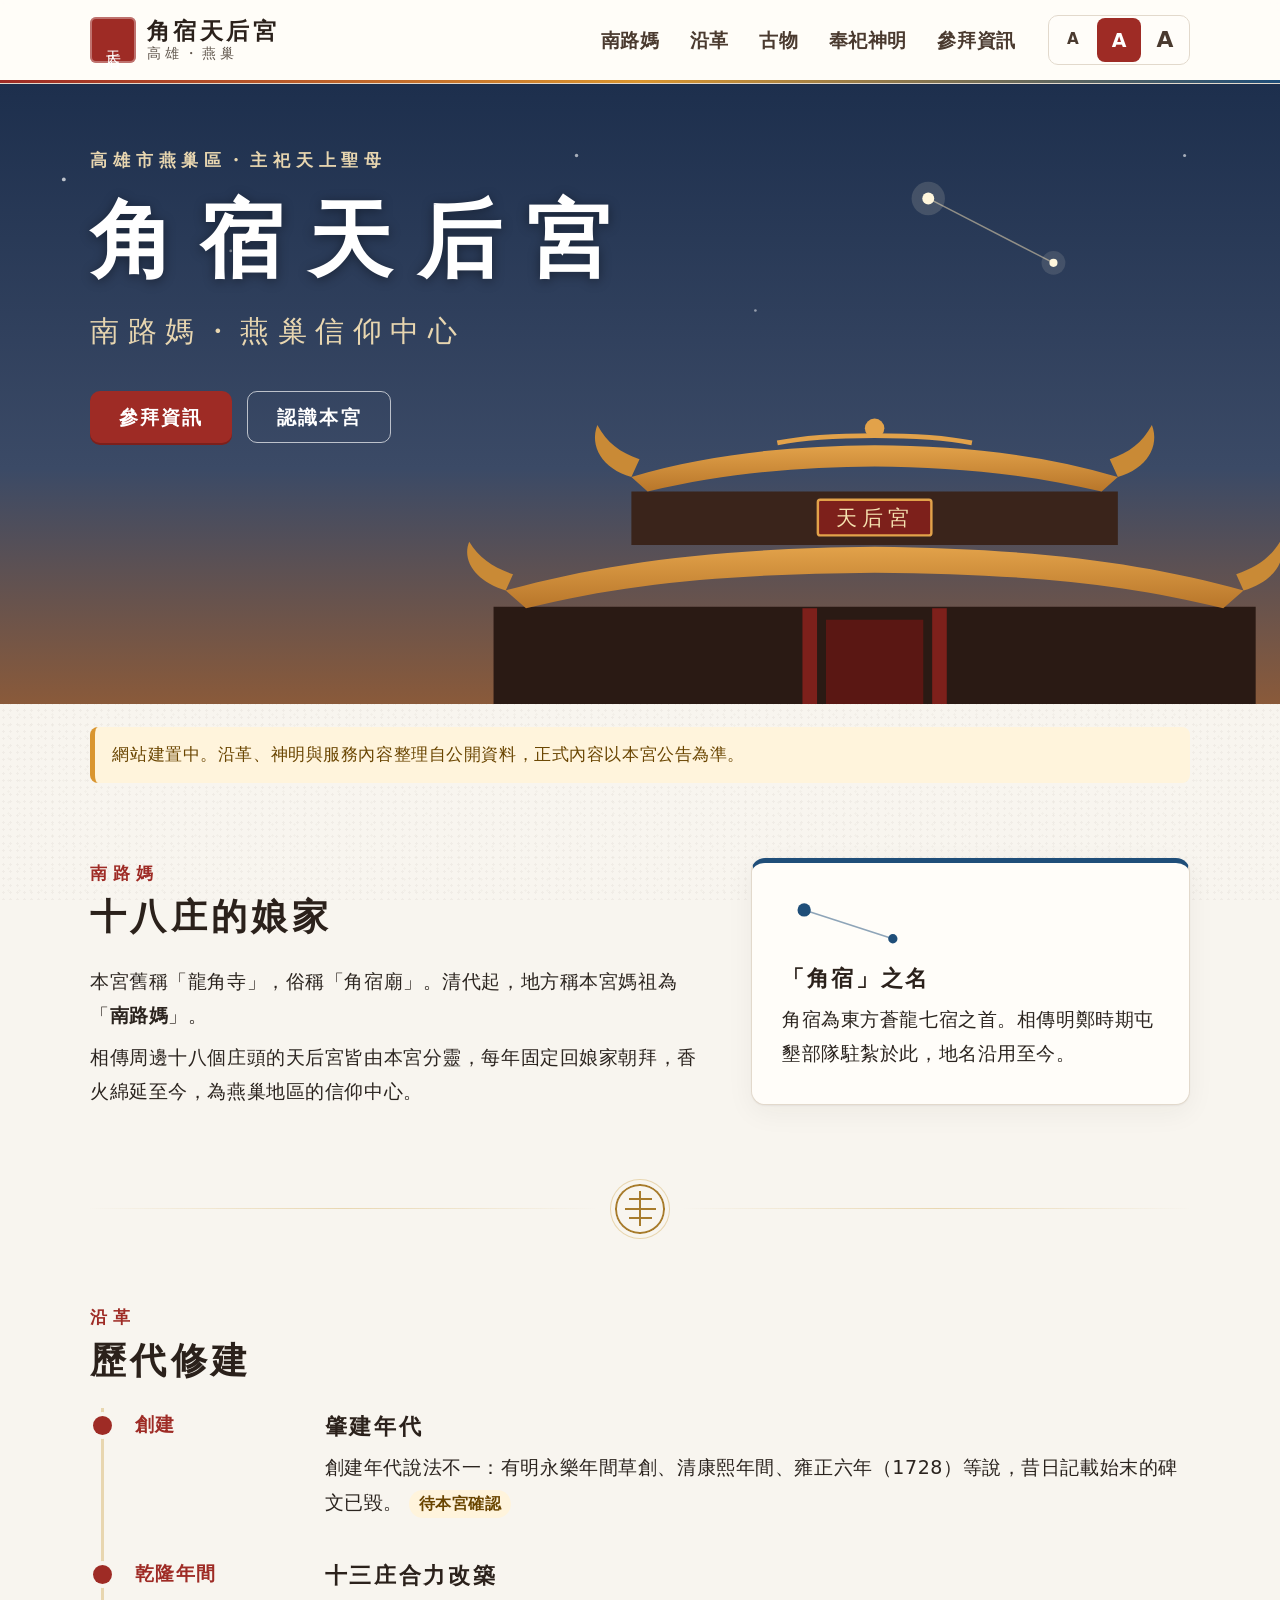
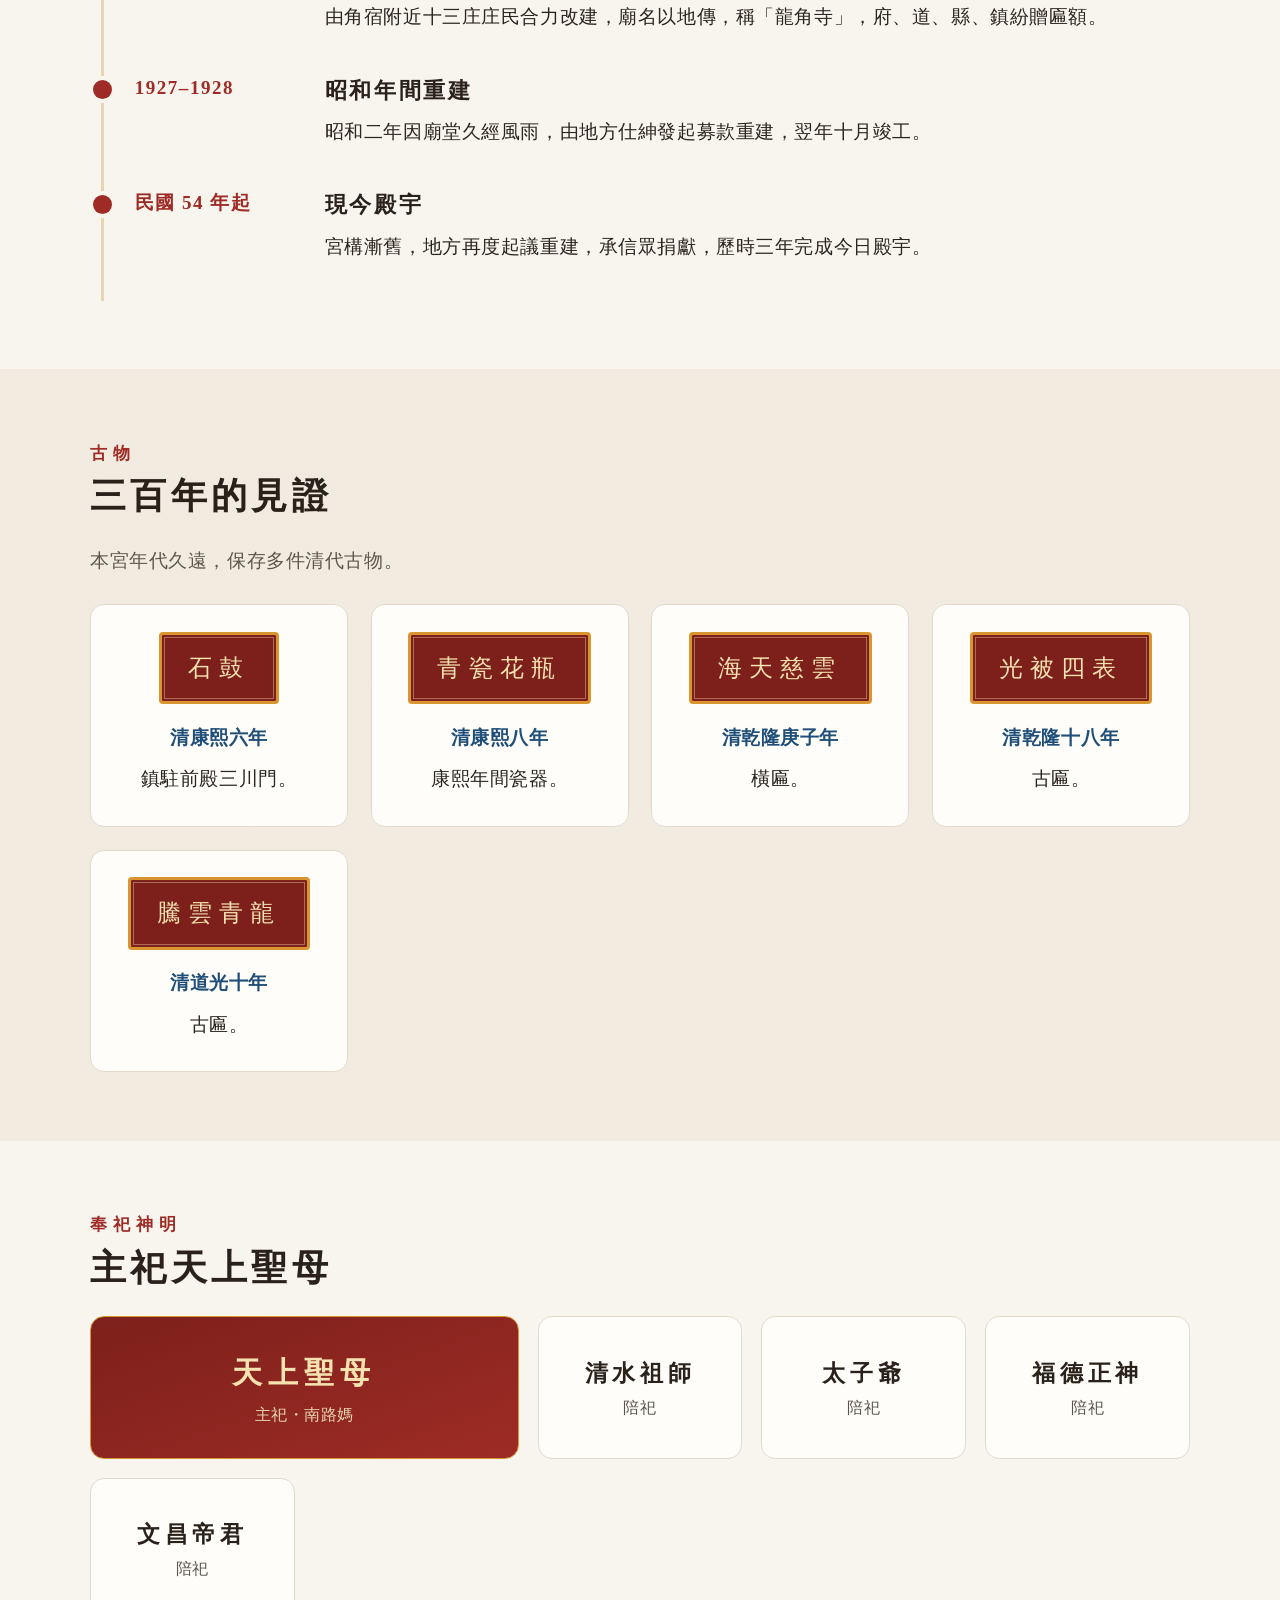
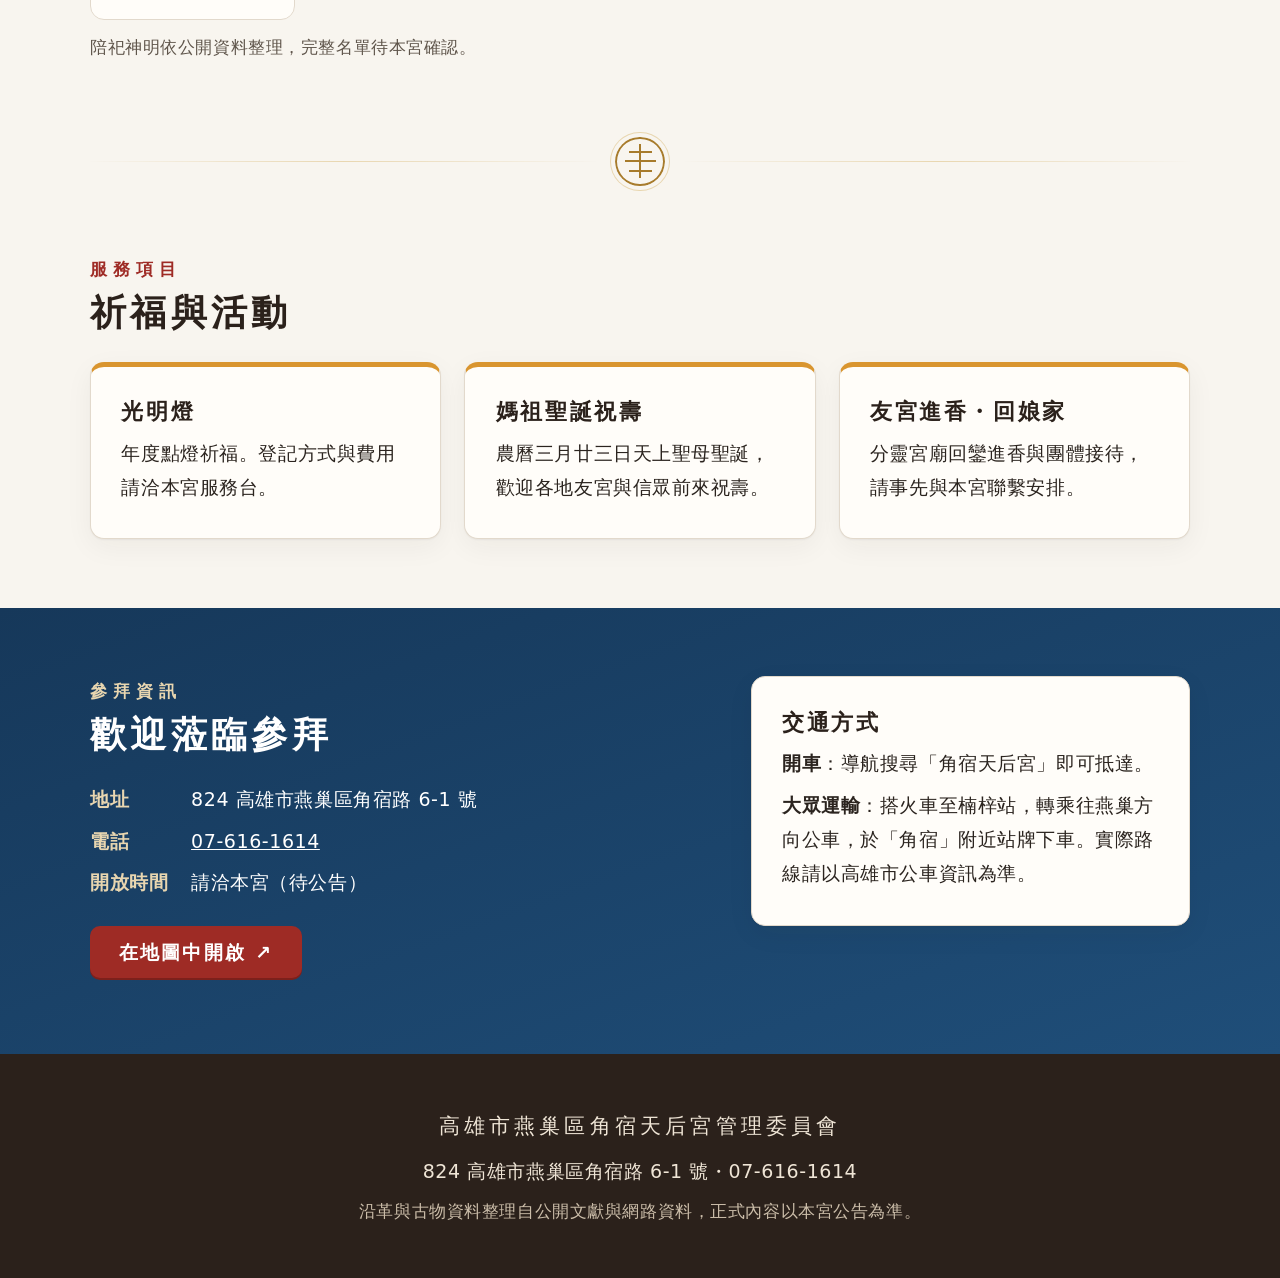
==== index.html @ 57c623d0 "角宿天后宮官網初版（靜態，GitHub Pages）" ====
<!doctype html>
<html lang="zh-Hant-TW" data-size="2">
<head>
<meta charset="utf-8">
<meta name="viewport" content="width=device-width, initial-scale=1">
<title>角宿天后宮｜南路媽・燕巢信仰中心</title>
<meta name="description" content="高雄市燕巢區角宿天后宮，主祀天上聖母，清代稱「南路媽」，為燕巢地區信仰中心。參拜資訊、沿革、古物與服務項目。">
<meta property="og:title" content="角宿天后宮｜南路媽・燕巢信仰中心">
<meta property="og:description" content="高雄市燕巢區角宿路 6-1 號・主祀天上聖母">
<meta property="og:type" content="website">
<meta name="theme-color" content="#7d201b">
<link rel="icon" href="favicon.svg" type="image/svg+xml">
<link rel="stylesheet" href="style.css">
<script src="site.js" defer></script>
</head>
<body>
<a class="skip" href="#main">跳到主要內容</a>

<header class="top">
  <div class="wrap top-in">
    <a class="brand" href="#top" aria-label="角宿天后宮 回到頁首">
      <span class="seal" aria-hidden="true">天后</span>
      <span class="brand-name">角宿天后宮<small>高雄・燕巢</small></span>
    </a>
    <nav class="nav" aria-label="主選單">
      <a href="#nanlu">南路媽</a>
      <a href="#history">沿革</a>
      <a href="#relics">古物</a>
      <a href="#gods">奉祀神明</a>
      <a href="#visit">參拜資訊</a>
    </nav>
    <div class="size" role="group" aria-label="字體大小">
      <button type="button" data-size="1" aria-label="字體標準">A</button>
      <button type="button" data-size="2" aria-label="字體大">A</button>
      <button type="button" data-size="3" aria-label="字體特大">A</button>
    </div>
  </div>
</header>

<main id="main">
  <!-- 首頁主視覺：以線稿描繪燕尾屋脊與角宿二星，不使用未授權照片 -->
  <section class="hero" id="top">
    <svg class="hero-sky" viewBox="0 0 1200 520" preserveAspectRatio="xMaxYMax slice" aria-hidden="true">
      <defs>
        <linearGradient id="sky" x1="0" y1="0" x2="0" y2="1"><stop offset="0" stop-color="#1d2f4d"/><stop offset=".62" stop-color="#3b4a66"/><stop offset="1" stop-color="#8a5a3a"/></linearGradient>
        <linearGradient id="roof" x1="0" y1="0" x2="0" y2="1"><stop offset="0" stop-color="#e2a24a"/><stop offset="1" stop-color="#b8762a"/></linearGradient>
      </defs>
      <rect width="1200" height="520" fill="url(#sky)"/>
      <!-- 角宿二星（角宿一、角宿二）與連線 -->
      <g class="stars">
        <line x1="905" y1="96" x2="1010" y2="150" stroke="#e8d6b0" stroke-width="1.2" opacity=".55"/>
        <circle cx="905" cy="96" r="5" fill="#fff6dc"/><circle cx="905" cy="96" r="14" fill="#fff6dc" opacity=".14"/>
        <circle cx="1010" cy="150" r="3.4" fill="#fff6dc"/><circle cx="1010" cy="150" r="10" fill="#fff6dc" opacity=".12"/>
        <circle cx="180" cy="80" r="1.6" fill="#fff" opacity=".7"/><circle cx="320" cy="140" r="1.2" fill="#fff" opacity=".5"/>
        <circle cx="610" cy="60" r="1.4" fill="#fff" opacity=".6"/><circle cx="760" cy="190" r="1.1" fill="#fff" opacity=".5"/>
        <circle cx="1120" cy="60" r="1.3" fill="#fff" opacity=".6"/><circle cx="90" cy="210" r="1.1" fill="#fff" opacity=".4"/>
      </g>
      <!-- 廟宇剪影：重簷燕尾脊 -->
      <g transform="translate(860 520) scale(.68)">
        <path d="M-470 0V-120H470V0Z" fill="#2a1a14"/>
        <path d="M-430-118 C-300-150 -180-160 0-162 C180-160 300-150 430-118 L455-140 C330-175 190-192 0-194 C-190-192 -330-175 -455-140Z" fill="url(#roof)"/>
        <path d="M-455-140 C-490-150 -510-176 -500-200 C-488-180 -470-168 -446-160Z" fill="#c98a36"/>
        <path d="M455-140 C490-150 510-176 500-200 C488-180 470-168 446-160Z" fill="#c98a36"/>
        <path d="M-300-196V-262H300V-196Z" fill="#3a241b"/>
        <path d="M-280-262 C-180-286 -90-292 0-293 C90-292 180-286 280-262 L300-280 C200-310 100-318 0-319 C-100-318 -200-310 -300-280Z" fill="url(#roof)"/>
        <path d="M-300-280 C-336-290 -352-318 -342-344 C-330-322 -314-310 -290-302Z" fill="#c98a36"/>
        <path d="M300-280 C336-290 352-318 342-344 C330-322 314-310 290-302Z" fill="#c98a36"/>
        <path d="M-120-322 C-60-334 60-334 120-322" stroke="#e2a24a" stroke-width="6" fill="none"/>
        <circle cx="0" cy="-340" r="12" fill="#e2a24a"/>
        <rect x="-70" y="-252" width="140" height="44" rx="3" fill="#7d201b" stroke="#e2a24a" stroke-width="3"/>
        <text x="0" y="-221" text-anchor="middle" font-size="26" fill="#f6e2b0" font-family="serif" letter-spacing="6">天后宮</text>
        <path d="M-80-118V0M80-118V0" stroke="#7d201b" stroke-width="18"/>
        <path d="M-60-104H60V0H-60Z" fill="#5a1713"/>
      </g>
    </svg>
    <div class="wrap hero-text">
      <p class="eyebrow light">高雄市燕巢區・主祀天上聖母</p>
      <h1>角宿天后宮</h1>
      <p class="lead">南路媽・燕巢信仰中心</p>
      <p class="hero-actions">
        <a class="btn primary" href="#visit">參拜資訊</a>
        <a class="btn ghost" href="#nanlu">認識本宮</a>
      </p>
    </div>
  </section>

  <p class="notice wrap" role="note">網站建置中。沿革、神明與服務內容整理自公開資料，正式內容以本宮公告為準。</p>

  <section class="sec" id="nanlu" aria-labelledby="nanlu-t">
    <div class="wrap two">
      <div>
        <p class="eyebrow">南路媽</p>
        <h2 id="nanlu-t">十八庄的娘家</h2>
        <p>本宮舊稱「龍角寺」，俗稱「角宿廟」。清代起，地方稱本宮媽祖為「<strong>南路媽</strong>」。</p>
        <p>相傳周邊十八個庄頭的天后宮皆由本宮分靈，每年固定回娘家朝拜，香火綿延至今，為燕巢地區的信仰中心。</p>
      </div>
      <aside class="card name-card" aria-labelledby="name-t">
        <svg class="mini-stars" viewBox="0 0 120 60" aria-hidden="true"><line x1="20" y1="18" x2="100" y2="44" stroke="currentColor" stroke-width="1.5" opacity=".5"/><circle cx="20" cy="18" r="6" fill="currentColor"/><circle cx="100" cy="44" r="4.2" fill="currentColor"/></svg>
        <h3 id="name-t">「角宿」之名</h3>
        <p>角宿為東方蒼龍七宿之首。相傳明鄭時期屯墾部隊駐紮於此，地名沿用至今。</p>
      </aside>
    </div>
  </section>

  <div class="divider" aria-hidden="true"><span class="shou"></span></div>

  <section class="sec" id="history" aria-labelledby="history-t">
    <div class="wrap">
      <p class="eyebrow">沿革</p>
      <h2 id="history-t">歷代修建</h2>
      <ol class="timeline">
        <li><span class="when">創建</span><div><h3>肇建年代</h3><p>創建年代說法不一：有明永樂年間草創、清康熙年間、雍正六年（1728）等說，昔日記載始末的碑文已毀。<em class="tbd">待本宮確認</em></p></div></li>
        <li><span class="when">乾隆年間</span><div><h3>十三庄合力改築</h3><p>由角宿附近十三庄庄民合力改建，廟名以地傳，稱「龍角寺」，府、道、縣、鎮紛贈匾額。</p></div></li>
        <li><span class="when">1927–1928</span><div><h3>昭和年間重建</h3><p>昭和二年因廟堂久經風雨，由地方仕紳發起募款重建，翌年十月竣工。</p></div></li>
        <li><span class="when">民國 54 年起</span><div><h3>現今殿宇</h3><p>宮構漸舊，地方再度起議重建，承信眾捐獻，歷時三年完成今日殿宇。</p></div></li>
      </ol>
    </div>
  </section>

  <section class="sec alt" id="relics" aria-labelledby="relics-t">
    <div class="wrap">
      <p class="eyebrow">古物</p>
      <h2 id="relics-t">三百年的見證</h2>
      <p class="muted">本宮年代久遠，保存多件清代古物。</p>
      <ul class="relics">
        <li class="relic"><span class="plaque">石鼓</span><p class="year">清康熙六年</p><p>鎮駐前殿三川門。</p></li>
        <li class="relic"><span class="plaque">青瓷花瓶</span><p class="year">清康熙八年</p><p>康熙年間瓷器。</p></li>
        <li class="relic"><span class="plaque">海天慈雲</span><p class="year">清乾隆庚子年</p><p>橫匾。</p></li>
        <li class="relic"><span class="plaque">光被四表</span><p class="year">清乾隆十八年</p><p>古匾。</p></li>
        <li class="relic"><span class="plaque">騰雲青龍</span><p class="year">清道光十年</p><p>古匾。</p></li>
      </ul>
    </div>
  </section>

  <section class="sec" id="gods" aria-labelledby="gods-t">
    <div class="wrap">
      <p class="eyebrow">奉祀神明</p>
      <h2 id="gods-t">主祀天上聖母</h2>
      <div class="gods">
        <div class="god main"><span class="god-name">天上聖母</span><small>主祀・南路媽</small></div>
        <div class="god"><span class="god-name">清水祖師</span><small>陪祀</small></div>
        <div class="god"><span class="god-name">太子爺</span><small>陪祀</small></div>
        <div class="god"><span class="god-name">福德正神</span><small>陪祀</small></div>
        <div class="god"><span class="god-name">文昌帝君</span><small>陪祀</small></div>
      </div>
      <p class="muted small">陪祀神明依公開資料整理，完整名單待本宮確認。</p>
    </div>
  </section>

  <div class="divider" aria-hidden="true"><span class="shou"></span></div>

  <section class="sec" id="services" aria-labelledby="services-t">
    <div class="wrap">
      <p class="eyebrow">服務項目</p>
      <h2 id="services-t">祈福與活動</h2>
      <ul class="services">
        <li class="card"><h3>光明燈</h3><p>年度點燈祈福。登記方式與費用請洽本宮服務台。</p></li>
        <li class="card"><h3>媽祖聖誕祝壽</h3><p>農曆三月廿三日天上聖母聖誕，歡迎各地友宮與信眾前來祝壽。</p></li>
        <li class="card"><h3>友宮進香・回娘家</h3><p>分靈宮廟回鑾進香與團體接待，請事先與本宮聯繫安排。</p></li>
      </ul>
    </div>
  </section>

  <section class="sec visit" id="visit" aria-labelledby="visit-t">
    <div class="wrap two">
      <div>
        <p class="eyebrow light">參拜資訊</p>
        <h2 id="visit-t">歡迎蒞臨參拜</h2>
        <dl class="info">
          <dt>地址</dt><dd>824 高雄市燕巢區角宿路 6-1 號</dd>
          <dt>電話</dt><dd><a href="tel:+88676161614">07-616-1614</a></dd>
          <dt>開放時間</dt><dd>請洽本宮（待公告）</dd>
        </dl>
        <p><a class="btn primary" href="https://www.google.com/maps/search/?api=1&amp;query=22.770682,120.360105" target="_blank" rel="noopener">在地圖中開啟 ↗</a></p>
      </div>
      <div class="card route">
        <h3>交通方式</h3>
        <p><strong>開車</strong>：導航搜尋「角宿天后宮」即可抵達。</p>
        <p><strong>大眾運輸</strong>：搭火車至楠梓站，轉乘往燕巢方向公車，於「角宿」附近站牌下車。實際路線請以高雄市公車資訊為準。</p>
      </div>
    </div>
  </section>
</main>

<footer class="foot">
  <div class="wrap">
    <p class="foot-name">高雄市燕巢區角宿天后宮管理委員會</p>
    <p>824 高雄市燕巢區角宿路 6-1 號・07-616-1614</p>
    <p class="small muted-light">沿革與古物資料整理自公開文獻與網路資料，正式內容以本宮公告為準。</p>
  </div>
</footer>
</body>
</html>
---- style.css ----
/* 角宿天后宮官網 — 南路媽祖廟・古匾石刻
   色彩沿用帳務系統（硃砂、祈福金、深木），另取琉璃橘金與壽字藍 */
:root{
  --wood:#2b211b; --wood-7:#4a3a2f; --cinnabar:#9e2b25; --cinnabar-d:#7d201b;
  --gold:#a77b2c; --gold-2:#e8d6b0; --glaze:#d9952f; --shou:#1f4e79; --shou-d:#16385a;
  --paper:#f8f5ef; --paper-2:#efe8dc; --stone:#e9e1d8; --white:#fffdf9; --line:#e2d9cc;
  --ink:#2b241f; --muted:#5f554b;
  --sans:"Noto Sans TC","PingFang TC","Microsoft JhengHei",system-ui,sans-serif;
  --serif:"Noto Serif TC","Songti TC","PMingLiU","MingLiU",serif;
  --base:19px; --tap:52px; --r:14px;
}
html[data-size="1"]{--base:17px} html[data-size="3"]{--base:22px}
*{box-sizing:border-box}
html{font-size:var(--base);scroll-behavior:smooth;scroll-padding-top:5rem}
@media (prefers-reduced-motion:reduce){html{scroll-behavior:auto}}
body{margin:0;background:var(--paper);color:var(--ink);font-family:var(--sans);line-height:1.8;letter-spacing:.03em}
/* 花崗石般的細點紋理 */
body::before{content:"";position:fixed;inset:0;z-index:-1;pointer-events:none;opacity:.5;
  background-image:radial-gradient(#8a7a6a22 1px,transparent 1.2px),radial-gradient(#8a7a6a14 1px,transparent 1.2px);
  background-size:7px 7px,11px 11px;background-position:0 0,3px 5px}
h1,h2,h3{font-family:var(--serif);color:var(--wood);letter-spacing:.12em;line-height:1.4}
h2{font-size:1.9rem;margin:.1em 0 .6em}
h3{font-size:1.15rem;margin:.2em 0 .3em}
p{margin:.4em 0}
a{color:var(--shou)}
:focus-visible{outline:3px solid var(--glaze);outline-offset:3px}
.wrap{width:min(1100px,100% - 2.4rem);margin-inline:auto}
.small{font-size:.88rem} .muted{color:var(--muted)}
.skip{position:absolute;left:-999px;top:8px;z-index:50;background:var(--wood);color:#fff;padding:.6em 1em;border-radius:8px}
.skip:focus{left:12px}
.eyebrow{margin:0;color:var(--cinnabar);font-weight:700;letter-spacing:.35em;font-size:.88rem}
.eyebrow.light{color:var(--gold-2)}

/* 頂列 */
.top{position:sticky;top:0;z-index:20;background:#fffdf9ee;backdrop-filter:blur(6px);border-bottom:1px solid var(--line)}
.top::after{content:"";display:block;height:3px;background:linear-gradient(90deg,var(--cinnabar),var(--glaze) 50%,var(--shou))}
.top-in{display:flex;align-items:center;gap:1rem;min-height:4.2rem}
.brand{display:flex;align-items:center;gap:.6rem;text-decoration:none;color:var(--wood)}
.seal{display:grid;place-items:center;width:2.4rem;height:2.4rem;background:var(--cinnabar);color:#fff;border-radius:6px;font-family:var(--serif);font-size:.82rem;line-height:1;writing-mode:vertical-rl;letter-spacing:.1em;box-shadow:inset 0 0 0 2px #ffffff55}
.brand-name{font-family:var(--serif);font-weight:700;font-size:1.2rem;letter-spacing:.15em;line-height:1.2}
.brand-name small{display:block;font-family:var(--sans);font-weight:400;font-size:.75rem;color:var(--muted);letter-spacing:.3em}
.nav{display:flex;gap:.2rem;margin-left:auto}
.nav a{display:flex;align-items:center;min-height:44px;padding:0 .7em;border-radius:8px;text-decoration:none;color:var(--wood-7);font-weight:700}
.nav a:hover{background:var(--paper-2);color:var(--cinnabar)}
.size{display:flex;gap:2px;border:1px solid var(--line);border-radius:10px;padding:2px;background:var(--white)}
.size button{min-width:44px;min-height:44px;border:0;border-radius:8px;background:transparent;color:var(--wood-7);font:inherit;font-weight:700;cursor:pointer}
.size button[data-size="1"]{font-size:.8rem} .size button[data-size="3"]{font-size:1.15rem}
.size button[aria-pressed="true"]{background:var(--cinnabar);color:#fff}

/* 主視覺 */
.hero{position:relative;min-height:min(78vh,620px);display:flex;align-items:flex-start;overflow:hidden;color:#fff;background:var(--shou-d)}
.hero-sky{position:absolute;inset:0;width:100%;height:100%}
.hero-text{position:relative;padding:3.2rem 0 0}
.hero h1{color:#fff;font-size:clamp(2.6rem,7vw,4.4rem);letter-spacing:.3em;margin:.1em 0 0;text-shadow:0 2px 12px #0006}
.lead{font-family:var(--serif);font-size:clamp(1.15rem,2.6vw,1.5rem);letter-spacing:.3em;color:var(--gold-2);margin:.2em 0 1.2em}
.hero-actions{display:flex;flex-wrap:wrap;gap:.8rem}
.btn{display:inline-flex;align-items:center;justify-content:center;min-height:var(--tap);padding:0 1.5em;border-radius:10px;font-weight:700;letter-spacing:.12em;text-decoration:none}
.btn.primary{background:var(--cinnabar);color:#fff;box-shadow:0 2px 0 var(--cinnabar-d)}
.btn.primary:hover{background:var(--cinnabar-d)}
.btn.ghost{color:#fff;border:1.5px solid #ffffffaa}
.btn.ghost:hover{background:#ffffff1a}
.notice{margin-top:1.2rem;padding:.7em 1em;background:#fff4dc;border-left:5px solid var(--glaze);border-radius:8px;color:#6a4500;font-size:.92rem}

/* 區塊 */
.sec{padding:3.6rem 0}
.sec.alt{background:linear-gradient(#efe8dccc,#efe8dccc)}
.two{display:grid;grid-template-columns:1.4fr 1fr;gap:2.4rem;align-items:start}
.card{background:var(--white);border:1px solid var(--line);border-radius:var(--r);padding:1.4rem 1.6rem;box-shadow:0 1px 2px #2b211b0f,0 8px 28px #2b211b0d}
.name-card{border-top:5px solid var(--shou)}
.mini-stars{width:7rem;color:var(--shou);display:block;margin-bottom:.4rem}

/* 壽字紋分隔線（幾何化圓壽） */
.divider{display:flex;align-items:center;gap:1rem;width:min(1100px,100% - 2.4rem);margin:0 auto;color:var(--gold)}
.divider::before,.divider::after{content:"";flex:1;height:1px;background:linear-gradient(90deg,transparent,var(--gold-2),transparent)}
.shou{width:2.6rem;height:2.6rem;border-radius:50%;background:
  linear-gradient(var(--gold),var(--gold)) center/62% 2px no-repeat,
  linear-gradient(var(--gold),var(--gold)) center 30%/46% 2px no-repeat,
  linear-gradient(var(--gold),var(--gold)) center 70%/46% 2px no-repeat,
  linear-gradient(var(--gold),var(--gold)) center/2px 70% no-repeat;
  box-shadow:inset 0 0 0 2px var(--gold),0 0 0 4px var(--paper),0 0 0 5px var(--gold-2)}

/* 沿革 */
.timeline{list-style:none;margin:1rem 0 0;padding:0;border-left:3px solid var(--gold-2);margin-left:.6rem}
.timeline li{position:relative;display:grid;grid-template-columns:9rem 1fr;gap:1rem;padding:0 0 1.6rem 1.6rem}
.timeline li::before{content:"";position:absolute;left:-.62rem;top:.45rem;width:1rem;height:1rem;border-radius:50%;background:var(--cinnabar);box-shadow:0 0 0 4px var(--paper)}
.when{font-family:var(--serif);font-weight:700;color:var(--cinnabar);letter-spacing:.08em}
.tbd{display:inline-block;margin-left:.4em;padding:0 .6em;border-radius:1em;background:#fff4dc;color:#6a4500;font-style:normal;font-size:.82rem;font-weight:700}

/* 古物：匾額樣式 */
.relics{list-style:none;padding:0;margin:1.4rem 0 0;display:grid;grid-template-columns:repeat(auto-fill,minmax(12rem,1fr));gap:1.2rem}
.relic{background:var(--white);border:1px solid var(--line);border-radius:var(--r);padding:1.4rem 1.2rem 1.2rem;text-align:center}
.plaque{display:inline-block;padding:.5em 1.1em;background:var(--cinnabar-d);color:#f6e2b0;font-family:var(--serif);font-size:1.25rem;letter-spacing:.3em;border:3px solid var(--glaze);border-radius:4px;box-shadow:inset 0 0 0 2px var(--cinnabar-d),inset 0 0 0 3px #f6e2b066}
.year{margin-top:.8em;font-weight:700;color:var(--shou)}

/* 神明 */
.gods{display:grid;grid-template-columns:repeat(auto-fill,minmax(9rem,1fr));gap:1rem;margin:1.2rem 0 .6rem}
.god{display:flex;flex-direction:column;align-items:center;justify-content:center;min-height:7.5rem;padding:1rem;background:var(--white);border:1px solid var(--line);border-radius:var(--r)}
.god-name{font-family:var(--serif);font-size:1.2rem;font-weight:700;letter-spacing:.2em;color:var(--wood)}
.god small{color:var(--muted)}
.god.main{grid-column:span 2;background:linear-gradient(160deg,#7d201b,#9e2b25);border-color:var(--glaze)}
.god.main .god-name{color:#f6e2b0;font-size:1.6rem}
.god.main small{color:var(--gold-2)}

/* 服務 */
.services{list-style:none;padding:0;margin:1.2rem 0 0;display:grid;grid-template-columns:repeat(3,1fr);gap:1.2rem}
.services .card{border-top:5px solid var(--glaze)}

/* 參拜資訊 */
.visit{background:linear-gradient(160deg,var(--shou-d),var(--shou));color:#fff}
.visit h2{color:#fff}
.info{display:grid;grid-template-columns:auto 1fr;gap:.4rem 1.2rem;margin:1rem 0 1.4rem}
.info dt{color:var(--gold-2);font-weight:700}
.info dd{margin:0}
.info a{color:#fff}
.route{color:var(--ink)}

/* 頁尾 */
.foot{background:var(--wood);color:#efe5d6;padding:2.4rem 0;text-align:center}
.foot-name{font-family:var(--serif);font-size:1.1rem;letter-spacing:.2em}
.muted-light{color:#cbbda9}

/* 手機 */
@media (max-width:860px){
  .nav{display:none}
  .size{margin-left:auto}
  .two,.services{grid-template-columns:1fr}
  .timeline li{grid-template-columns:1fr;gap:.2rem}
  .god.main{grid-column:1/-1}
  .hero{min-height:560px}
  .hero-sky{opacity:.75}
  .hero-sky .stars{display:none}
  .brand-name{white-space:nowrap;font-size:1.05rem}
  .size button{min-width:40px}
  h2{font-size:1.6rem}
}
@media print{.top,.hero-sky,.size,.notice{display:none}.hero{min-height:0;color:var(--ink);background:none}.hero h1{color:var(--ink);text-shadow:none}}
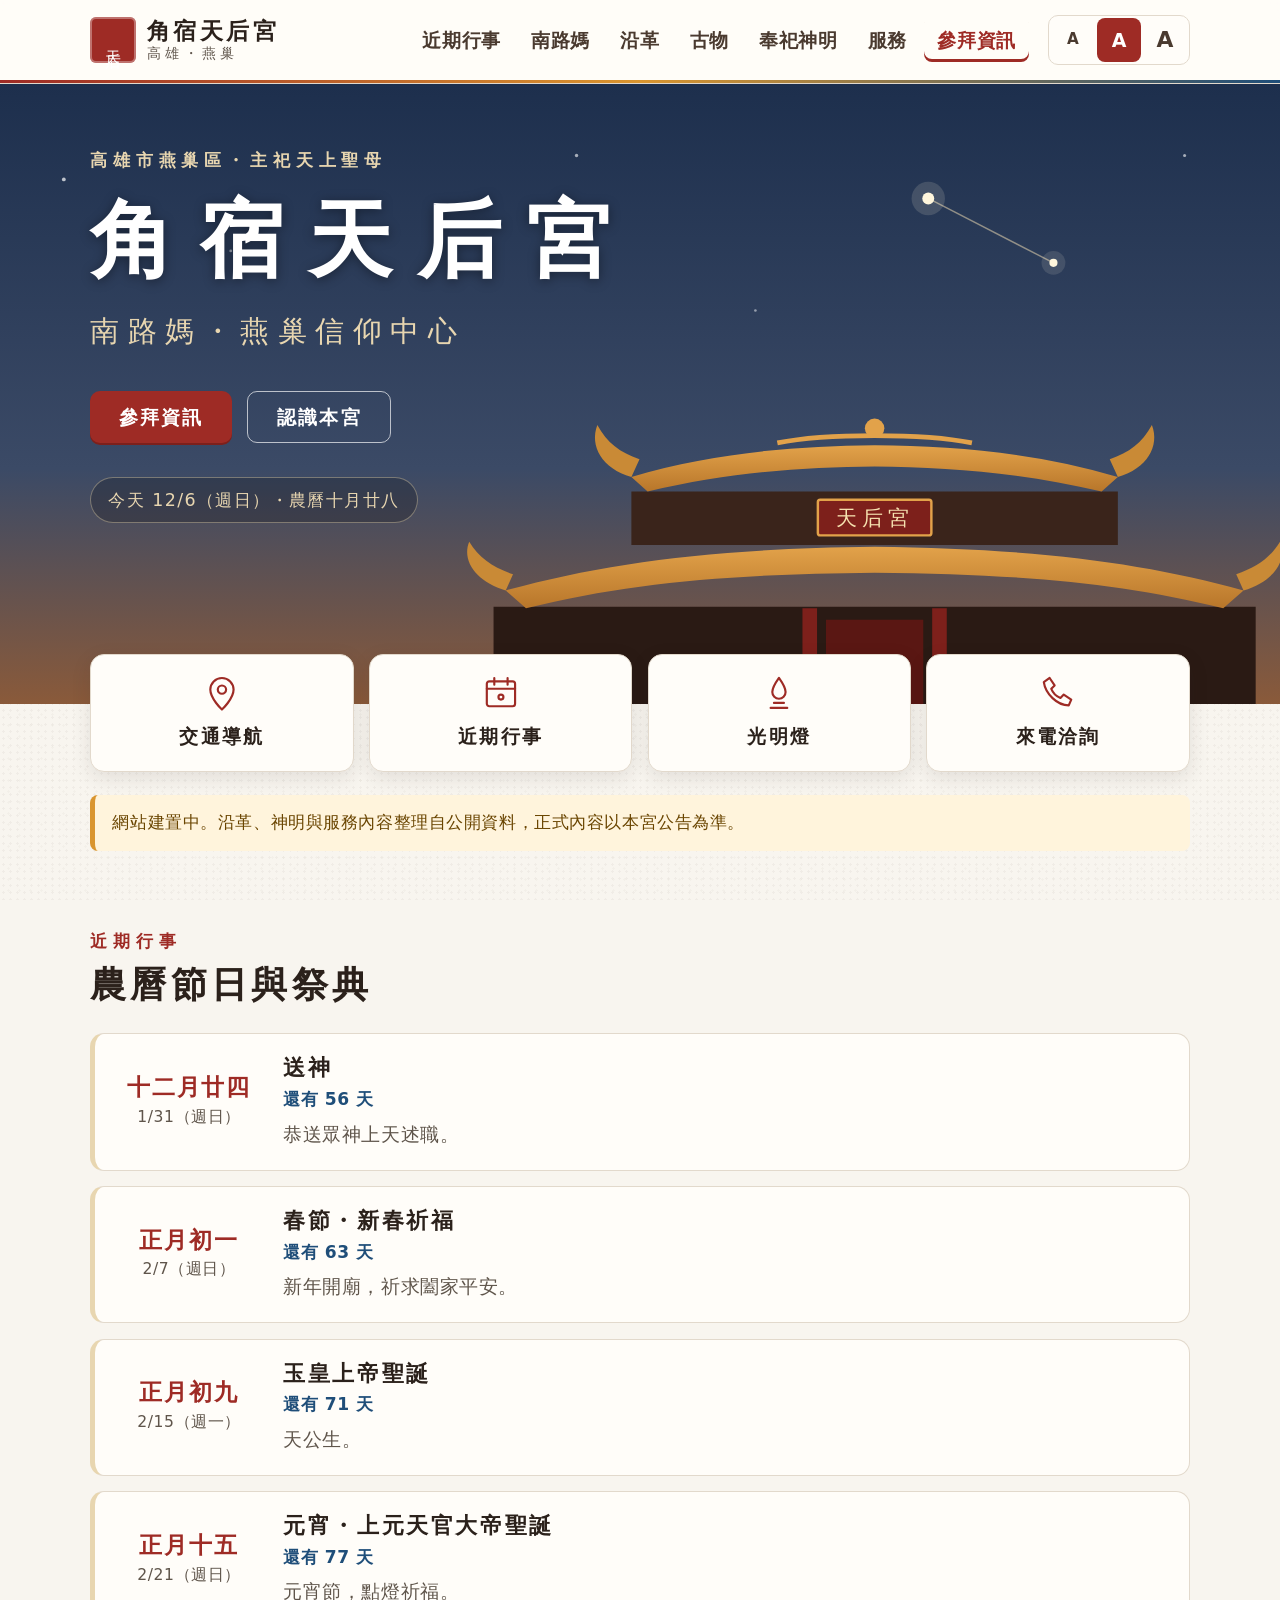
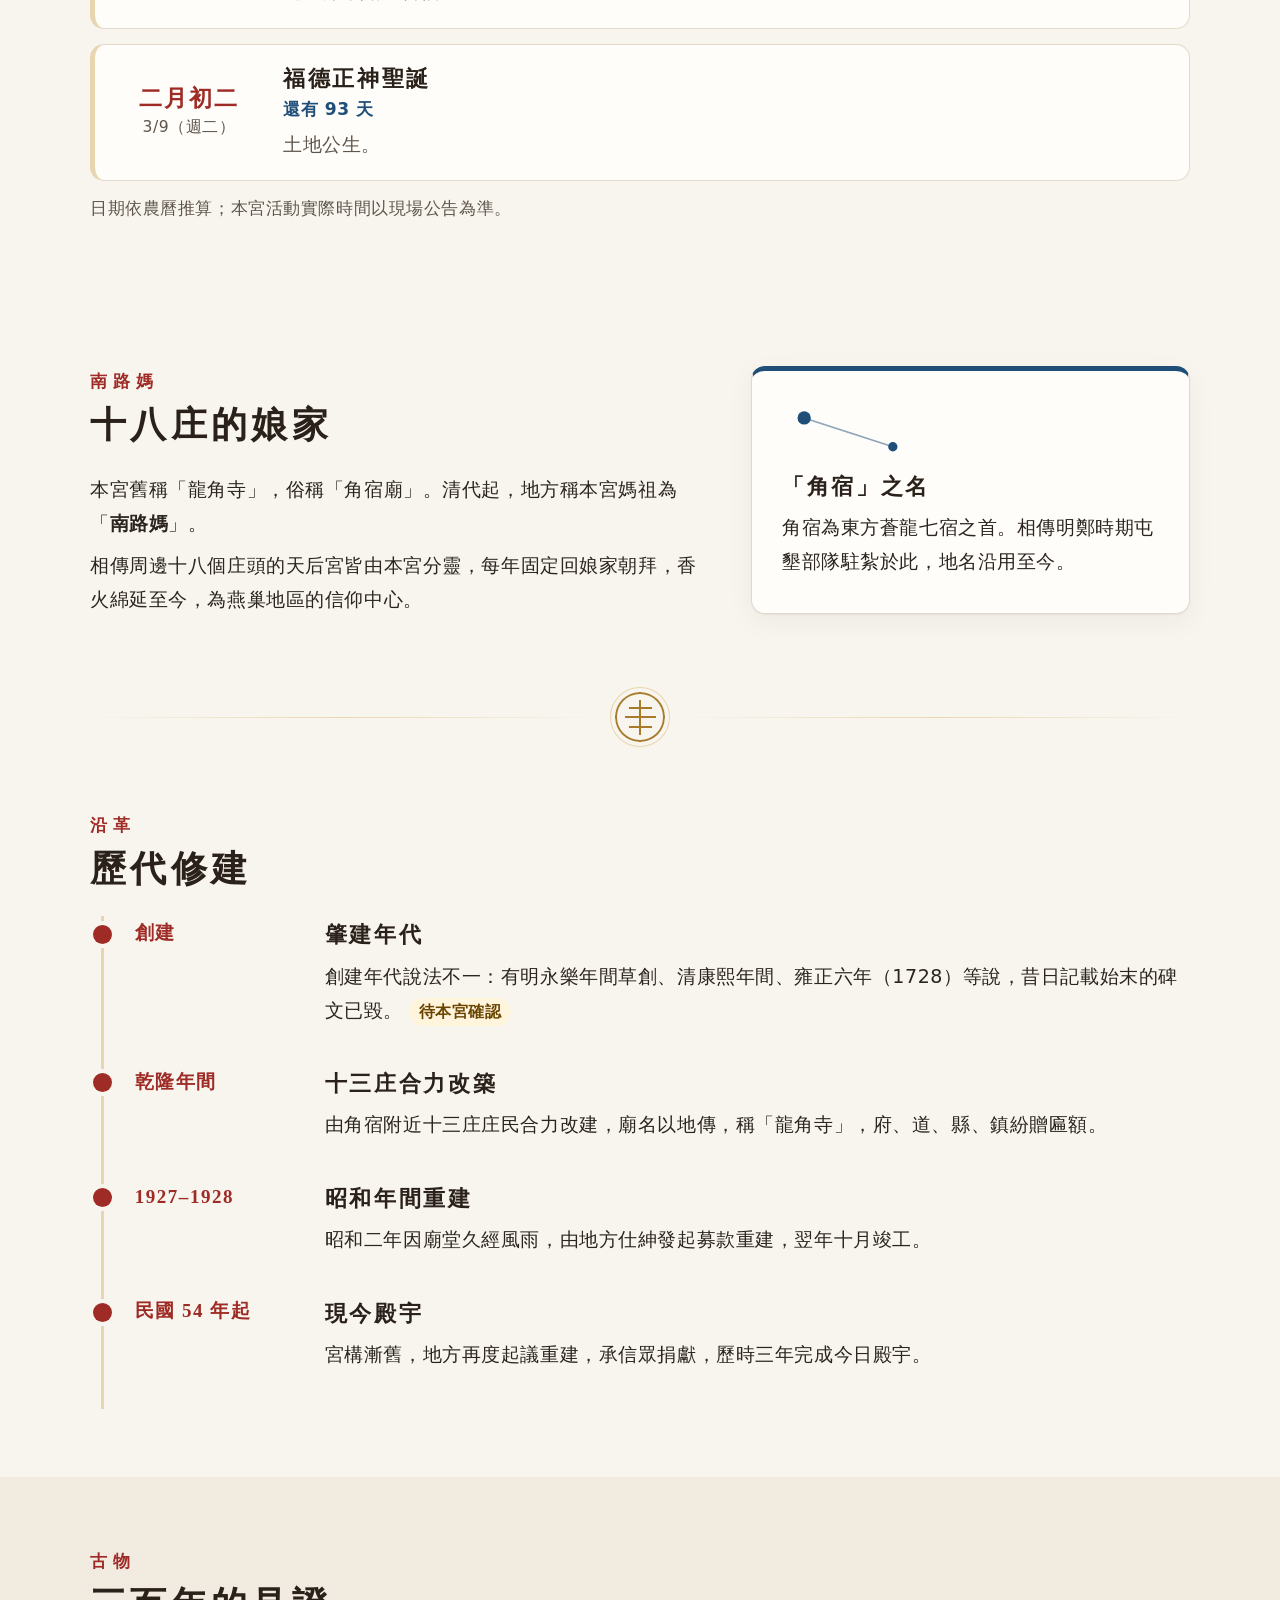
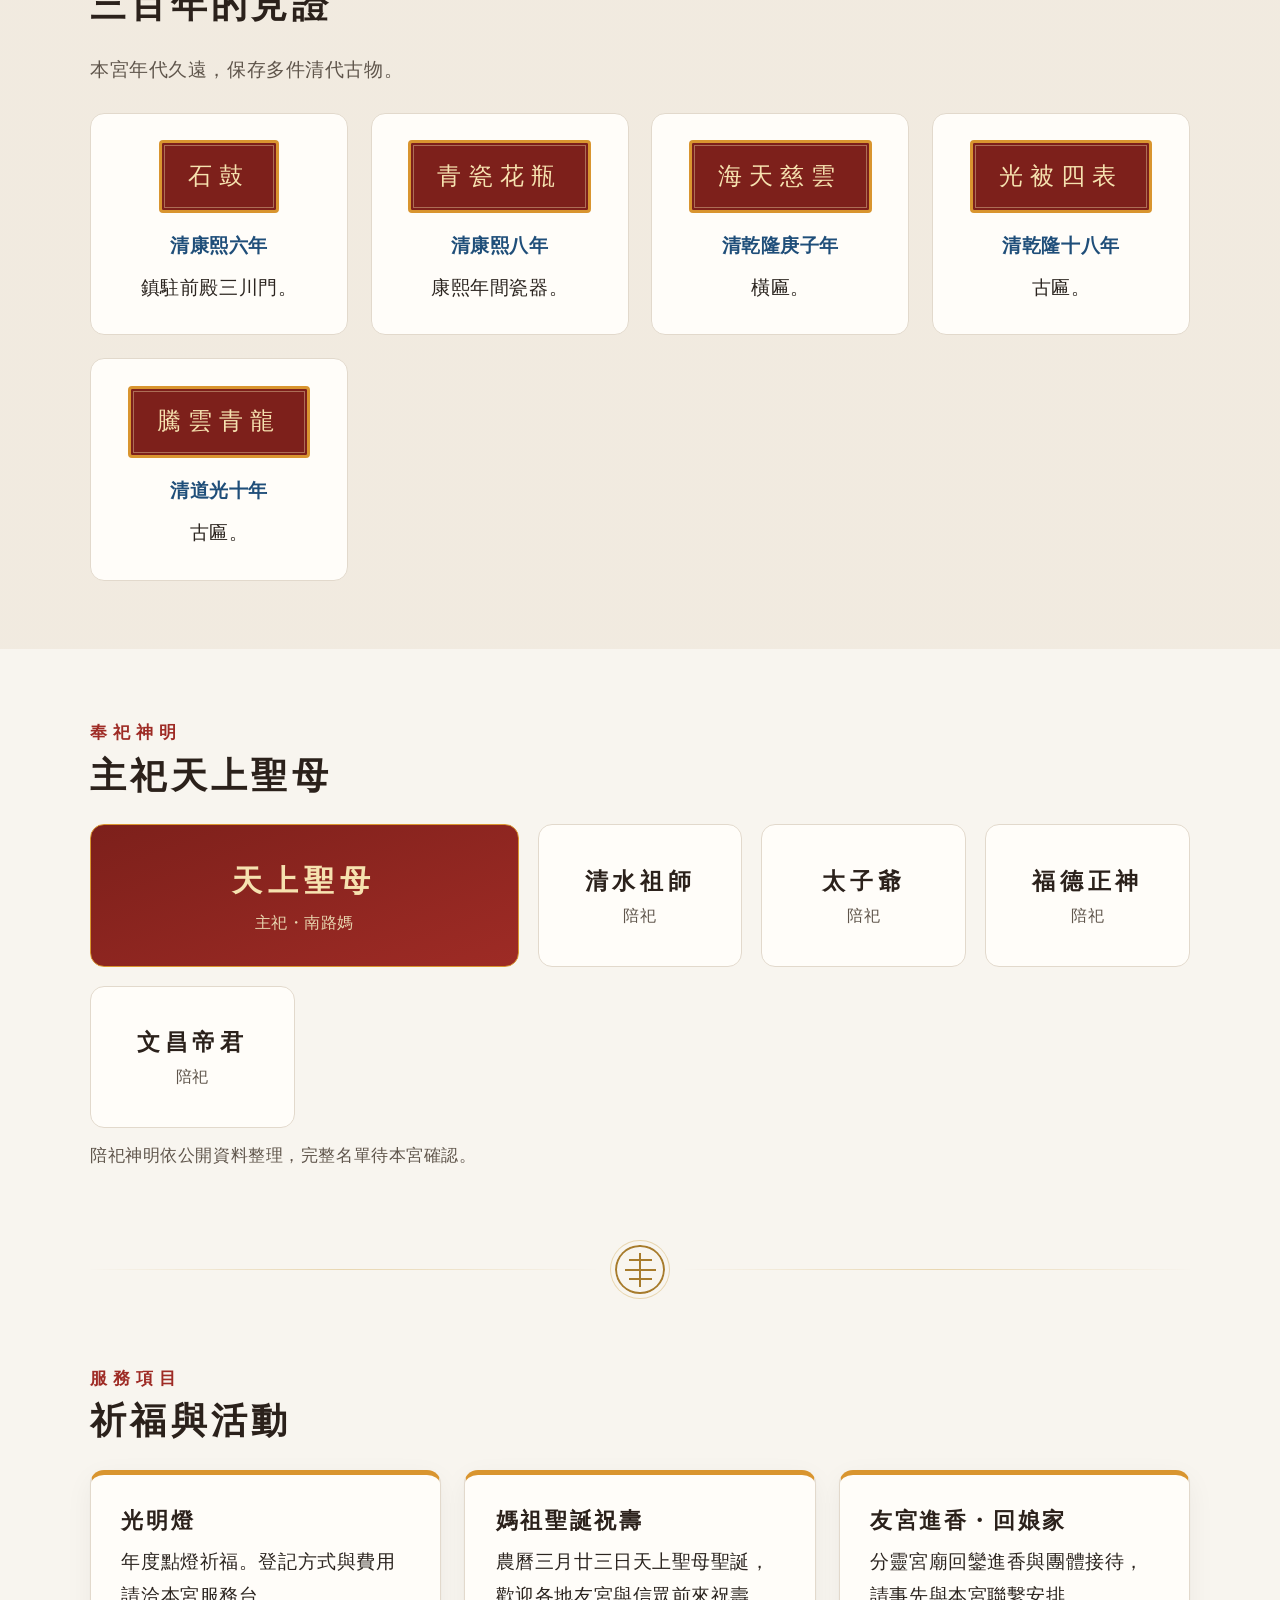
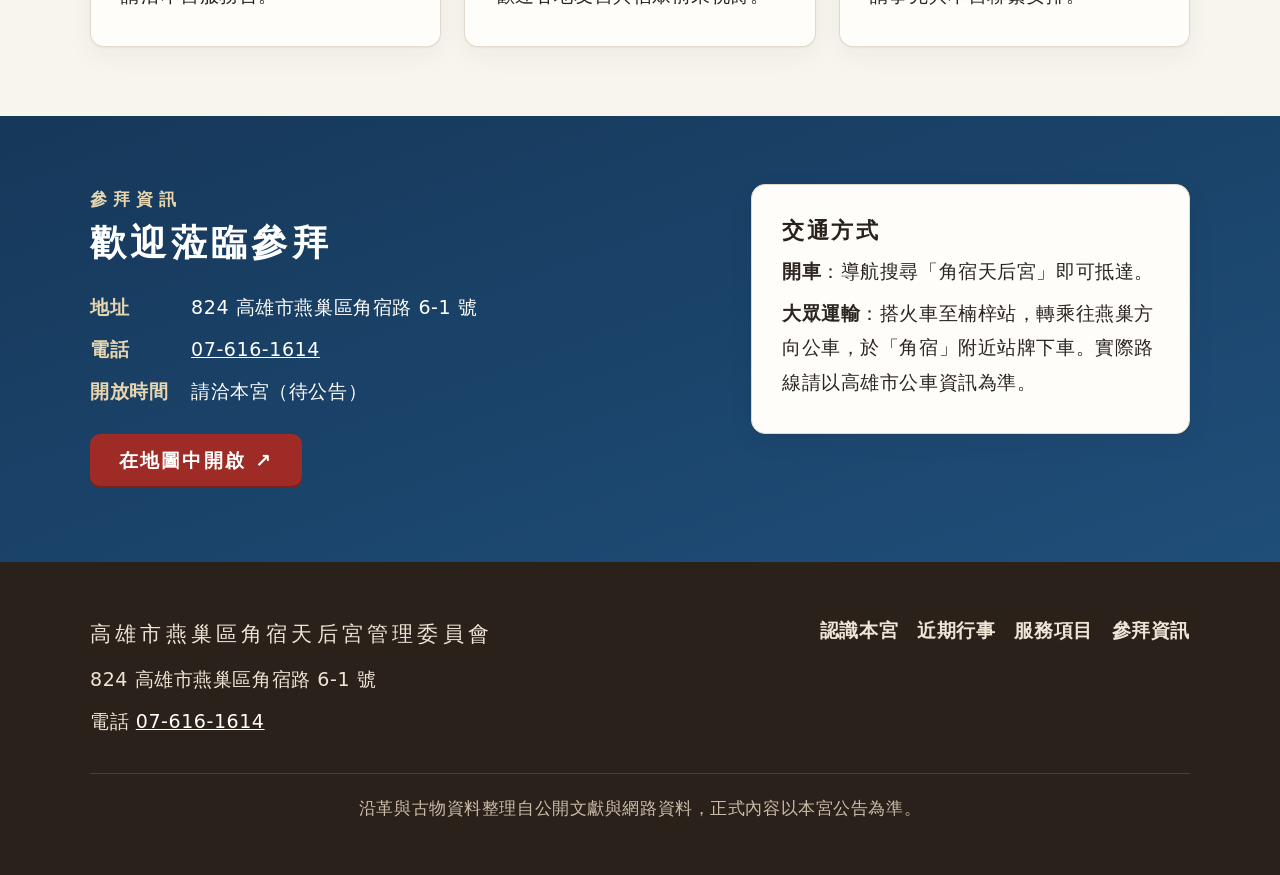
==== commit 6781155a: "第一輪：快捷服務、手機選單、目前位置、今日農曆與近期節日、頁尾導覽、回到頁首" ====
--- a/index.html
+++ b/index.html
@@ -22,11 +22,14 @@
       <span class="seal" aria-hidden="true">天后</span>
       <span class="brand-name">角宿天后宮<small>高雄・燕巢</small></span>
     </a>
-    <nav class="nav" aria-label="主選單">
+    <button type="button" class="menu-btn" aria-expanded="false" aria-controls="nav"><span class="bars" aria-hidden="true"></span>選單</button>
+    <nav class="nav" id="nav" aria-label="主選單">
+      <a href="#calendar">近期行事</a>
       <a href="#nanlu">南路媽</a>
       <a href="#history">沿革</a>
       <a href="#relics">古物</a>
       <a href="#gods">奉祀神明</a>
+      <a href="#services">服務</a>
       <a href="#visit">參拜資訊</a>
     </nav>
     <div class="size" role="group" aria-label="字體大小">
@@ -81,10 +84,30 @@
         <a class="btn primary" href="#visit">參拜資訊</a>
         <a class="btn ghost" href="#nanlu">認識本宮</a>
       </p>
-    </div>
-  </section>
+      <p class="today" id="today" aria-live="polite" hidden></p>
+    </div>
+  </section>
+
+  <!-- 快捷服務：參考大型廟宇官網首頁的常用功能入口 -->
+  <nav class="quick wrap" aria-label="常用服務">
+    <a href="#visit"><svg viewBox="0 0 48 48" aria-hidden="true"><path d="M24 44s14-13 14-24a14 14 0 0 0-28 0c0 11 14 24 14 24z"/><circle cx="24" cy="20" r="5"/></svg><span>交通導航</span></a>
+    <a href="#calendar"><svg viewBox="0 0 48 48" aria-hidden="true"><rect x="7" y="10" width="34" height="30" rx="3"/><path d="M7 19h34M16 6v8M32 6v8"/><circle cx="24" cy="29" r="3"/></svg><span>近期行事</span></a>
+    <a href="#services"><svg viewBox="0 0 48 48" aria-hidden="true"><path d="M24 6c5 7 8 12 8 17a8 8 0 0 1-16 0c0-5 3-10 8-17z"/><path d="M14 42h20M18 36h12"/></svg><span>光明燈</span></a>
+    <a href="tel:+88676161614"><svg viewBox="0 0 48 48" aria-hidden="true"><path d="M14 6l6 9-4 4c2 5 6 9 11 11l4-4 9 6-3 7C23 39 9 25 7 11z"/></svg><span>來電洽詢</span></a>
+  </nav>
 
   <p class="notice wrap" role="note">網站建置中。沿革、神明與服務內容整理自公開資料，正式內容以本宮公告為準。</p>
+
+  <section class="sec" id="calendar" aria-labelledby="cal-t">
+    <div class="wrap">
+      <p class="eyebrow">近期行事</p>
+      <h2 id="cal-t">農曆節日與祭典</h2>
+      <ol class="events" id="events">
+        <li class="event"><span class="ev-date"><b>三月廿三</b><small>農曆</small></span><div><h3>天上聖母聖誕</h3><p>媽祖聖誕，各地友宮與信眾前來祝壽。</p></div></li>
+      </ol>
+      <p class="muted small">日期依農曆推算；本宮活動實際時間以現場公告為準。</p>
+    </div>
+  </section>
 
   <section class="sec" id="nanlu" aria-labelledby="nanlu-t">
     <div class="wrap two">
@@ -183,11 +206,18 @@
 </main>
 
 <footer class="foot">
-  <div class="wrap">
-    <p class="foot-name">高雄市燕巢區角宿天后宮管理委員會</p>
-    <p>824 高雄市燕巢區角宿路 6-1 號・07-616-1614</p>
-    <p class="small muted-light">沿革與古物資料整理自公開文獻與網路資料，正式內容以本宮公告為準。</p>
+  <div class="wrap foot-in">
+    <div>
+      <p class="foot-name">高雄市燕巢區角宿天后宮管理委員會</p>
+      <p>824 高雄市燕巢區角宿路 6-1 號</p>
+      <p>電話 <a href="tel:+88676161614">07-616-1614</a></p>
+    </div>
+    <nav class="foot-nav" aria-label="頁尾連結">
+      <a href="#nanlu">認識本宮</a><a href="#calendar">近期行事</a><a href="#services">服務項目</a><a href="#visit">參拜資訊</a>
+    </nav>
   </div>
+  <p class="wrap small muted-light foot-note">沿革與古物資料整理自公開文獻與網路資料，正式內容以本宮公告為準。</p>
 </footer>
+<a class="to-top" href="#top" aria-label="回到頁首" hidden><svg viewBox="0 0 24 24" aria-hidden="true"><path d="M6 15l6-6 6 6"/></svg></a>
 </body>
 </html>
--- a/style.css
+++ b/style.css
@@ -50,7 +50,7 @@
 /* 主視覺 */
 .hero{position:relative;min-height:min(78vh,620px);display:flex;align-items:flex-start;overflow:hidden;color:#fff;background:var(--shou-d)}
 .hero-sky{position:absolute;inset:0;width:100%;height:100%}
-.hero-text{position:relative;padding:3.2rem 0 0}
+.hero-text{position:relative;padding:3.2rem 0 4rem}
 .hero h1{color:#fff;font-size:clamp(2.6rem,7vw,4.4rem);letter-spacing:.3em;margin:.1em 0 0;text-shadow:0 2px 12px #0006}
 .lead{font-family:var(--serif);font-size:clamp(1.15rem,2.6vw,1.5rem);letter-spacing:.3em;color:var(--gold-2);margin:.2em 0 1.2em}
 .hero-actions{display:flex;flex-wrap:wrap;gap:.8rem}
@@ -119,10 +119,61 @@
 .foot-name{font-family:var(--serif);font-size:1.1rem;letter-spacing:.2em}
 .muted-light{color:#cbbda9}
 
+/* 選單目前位置 */
+.nav a.active{color:var(--cinnabar);box-shadow:inset 0 -3px 0 var(--cinnabar)}
+.menu-btn{display:none}
+
+/* 今日農曆 */
+.today{display:inline-block;margin-top:1.4rem;padding:.35em 1em;border:1px solid #e8d6b066;border-radius:2em;background:#0003;color:var(--gold-2);font-size:.92rem;letter-spacing:.08em}
+
+/* 快捷服務 */
+.quick{position:relative;z-index:2;display:grid;grid-template-columns:repeat(4,1fr);gap:.8rem;margin-top:-2.6rem}
+.quick a{display:flex;flex-direction:column;align-items:center;justify-content:center;gap:.3rem;min-height:6.2rem;padding:.8rem .4rem;background:var(--white);border:1px solid var(--line);border-radius:var(--r);box-shadow:0 6px 20px #2b211b1a;text-decoration:none;color:var(--wood);font-weight:700;letter-spacing:.12em;transition:transform .15s,box-shadow .15s}
+.quick a:hover{transform:translateY(-2px);box-shadow:0 10px 26px #2b211b26;color:var(--cinnabar)}
+.quick svg{width:2.1rem;height:2.1rem;fill:none;stroke:var(--cinnabar);stroke-width:2.6;stroke-linecap:round;stroke-linejoin:round}
+
+/* 近期行事 */
+.events{list-style:none;margin:1.2rem 0 .6rem;padding:0;display:grid;grid-template-columns:repeat(auto-fill,minmax(min(100%,30rem),1fr));gap:.8rem}
+.event{display:grid;grid-template-columns:7.5rem 1fr;gap:1.2rem;align-items:center;padding:1rem 1.2rem;background:var(--white);border:1px solid var(--line);border-left:5px solid var(--gold-2);border-radius:var(--r)}
+.event.major{border-left-color:var(--cinnabar);background:linear-gradient(90deg,#f8ebe8,var(--white) 40%)}
+.ev-date{display:flex;flex-direction:column;align-items:center;text-align:center;font-family:var(--serif)}
+.ev-date b{font-size:1.2rem;color:var(--cinnabar);letter-spacing:.08em;line-height:1.3}
+.ev-date small{color:var(--muted);font-family:var(--sans);font-size:.82rem}
+.event h3{margin:0}
+.ev-when{margin:0;color:var(--shou);font-weight:700;font-size:.9rem}
+.ev-desc{margin:.1em 0 0;color:var(--muted)}
+
+/* 頁尾 */
+.foot-in{display:flex;justify-content:space-between;align-items:flex-start;gap:2rem;flex-wrap:wrap;text-align:left}
+.foot a{color:#fff}
+.foot-nav{display:flex;flex-wrap:wrap;gap:.2rem 1rem}
+.foot-nav a{display:inline-flex;align-items:center;min-height:44px;color:#efe5d6;text-decoration:none;font-weight:700}
+.foot-nav a:hover{color:#fff;text-decoration:underline}
+.foot-note{margin-top:1.4rem;padding-top:1rem;border-top:1px solid #ffffff22;text-align:center}
+
+/* 回到頁首 */
+.to-top{position:fixed;right:1rem;bottom:1rem;z-index:15;display:grid;place-items:center;width:3.2rem;height:3.2rem;border-radius:50%;background:var(--cinnabar);color:#fff;box-shadow:0 4px 14px #0004}
+.to-top svg{width:1.6rem;height:1.6rem;fill:none;stroke:currentColor;stroke-width:2.6;stroke-linecap:round;stroke-linejoin:round}
+.to-top[hidden]{display:none}
+
 /* 手機 */
 @media (max-width:860px){
-  .nav{display:none}
-  .size{margin-left:auto}
+  .menu-btn{display:inline-flex;align-items:center;gap:.4rem;margin-left:auto;min-height:44px;padding:0 .8rem;border:1px solid var(--line);border-radius:10px;background:var(--white);color:var(--wood);font:inherit;font-weight:700;cursor:pointer}
+  .bars,.bars::before,.bars::after{display:block;width:18px;height:2px;background:currentColor;border-radius:2px;position:relative}
+  .bars::before,.bars::after{content:"";position:absolute;left:0}
+  .bars::before{top:-6px} .bars::after{top:6px}
+  .nav-open .bars{background:transparent} .nav-open .bars::before{top:0;transform:rotate(45deg)} .nav-open .bars::after{top:0;transform:rotate(-45deg)}
+  .nav{display:none;position:absolute;left:0;right:0;top:100%;flex-direction:column;gap:0;padding:.4rem 1.2rem 1rem;background:var(--white);border-bottom:1px solid var(--line);box-shadow:0 12px 24px #2b211b1f}
+  .nav-open .nav{display:flex}
+  .nav a{min-height:52px;border-bottom:1px solid var(--line);border-radius:0;font-size:1.05rem}
+  .nav a.active{box-shadow:inset 4px 0 0 var(--cinnabar);padding-left:1em}
+  .size{display:none}
+  .nav-open .size{display:flex;position:absolute;right:1.2rem;top:calc(100% + .9rem);z-index:2}
+  .nav-open .nav{padding-top:4rem}
+  .nav-open .nav::before{content:"字體大小";position:absolute;left:1.2rem;top:1.2rem;color:var(--muted);font-weight:700}
+  .quick{grid-template-columns:repeat(2,1fr);margin-top:-1.8rem}
+  .event{grid-template-columns:5.6rem 1fr;gap:.8rem;padding:.9rem}
+  .foot-in{flex-direction:column;gap:1rem}
   .two,.services{grid-template-columns:1fr}
   .timeline li{grid-template-columns:1fr;gap:.2rem}
   .god.main{grid-column:1/-1}
@@ -130,7 +181,8 @@
   .hero-sky{opacity:.75}
   .hero-sky .stars{display:none}
   .brand-name{white-space:nowrap;font-size:1.05rem}
-  .size button{min-width:40px}
+  .brand-name small{display:none}
+  .size button{min-width:36px}
   h2{font-size:1.6rem}
 }
 @media print{.top,.hero-sky,.size,.notice{display:none}.hero{min-height:0;color:var(--ink);background:none}.hero h1{color:var(--ink);text-shadow:none}}
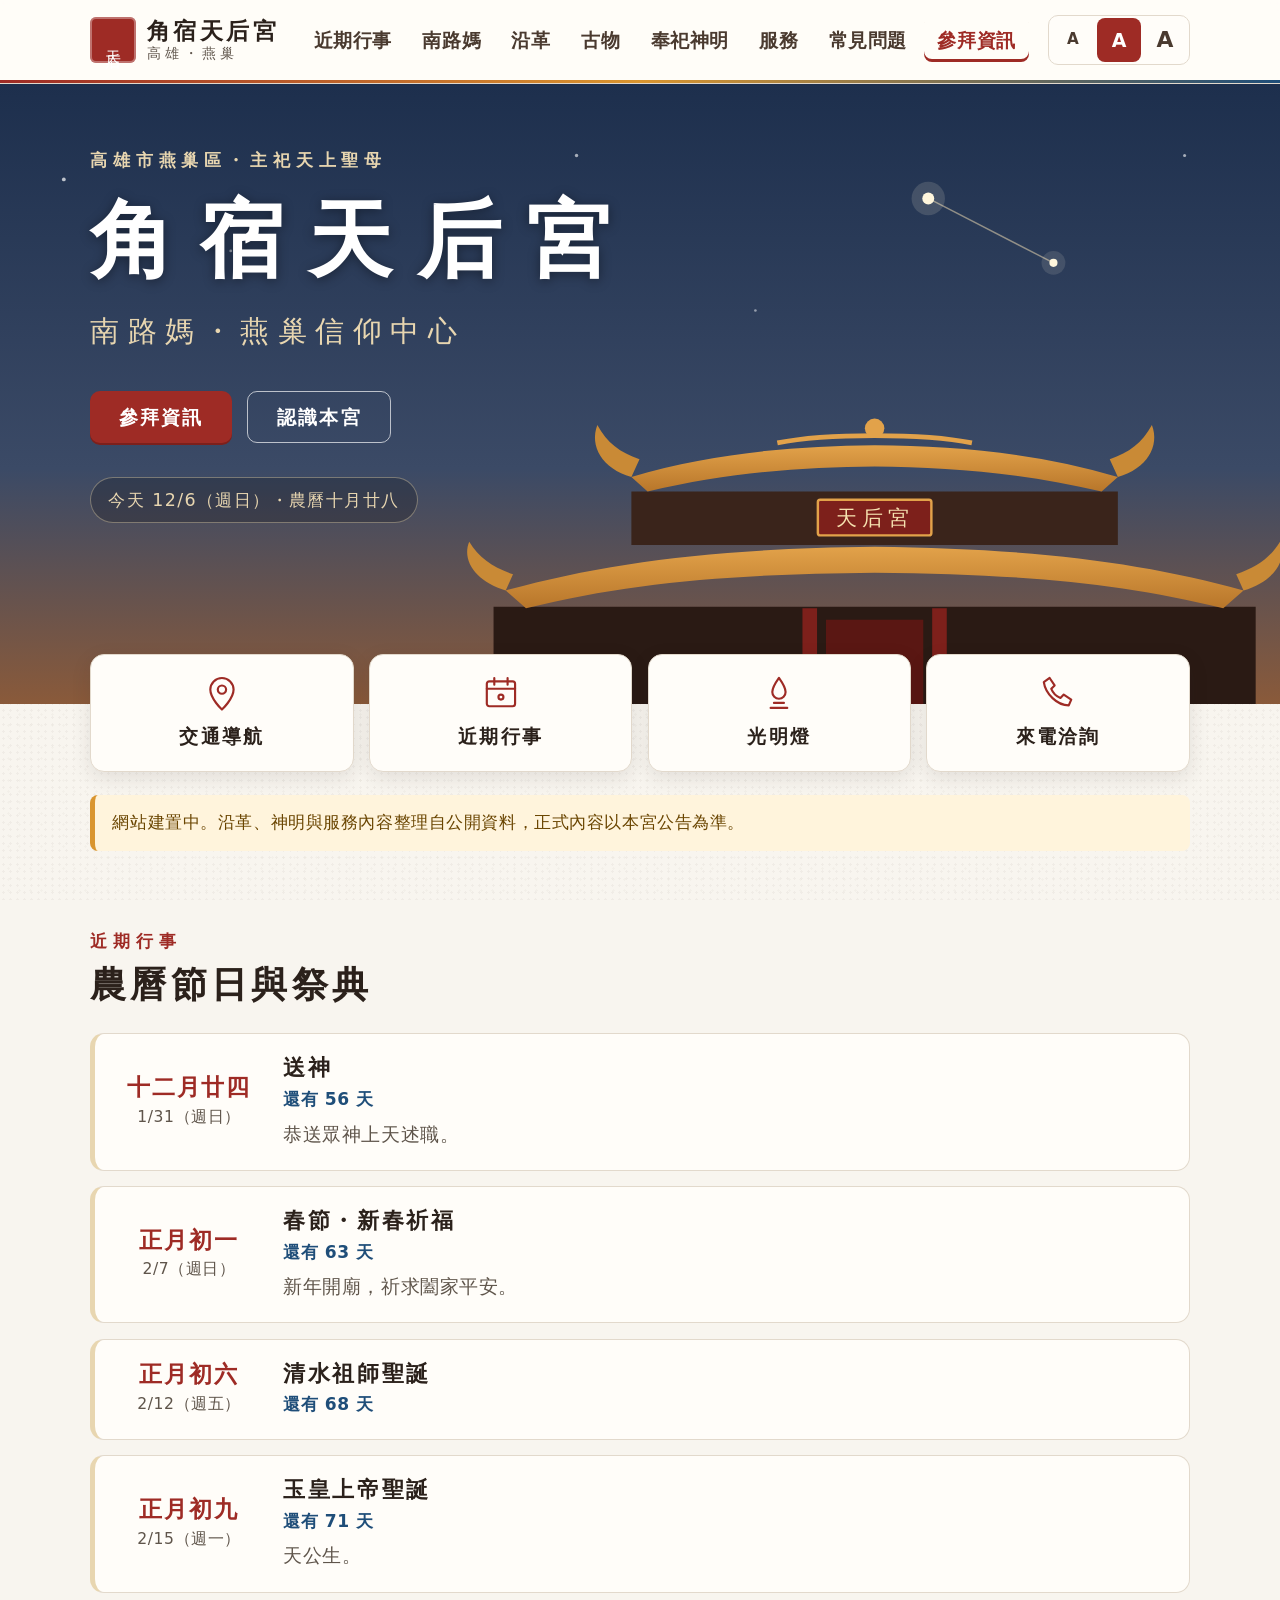
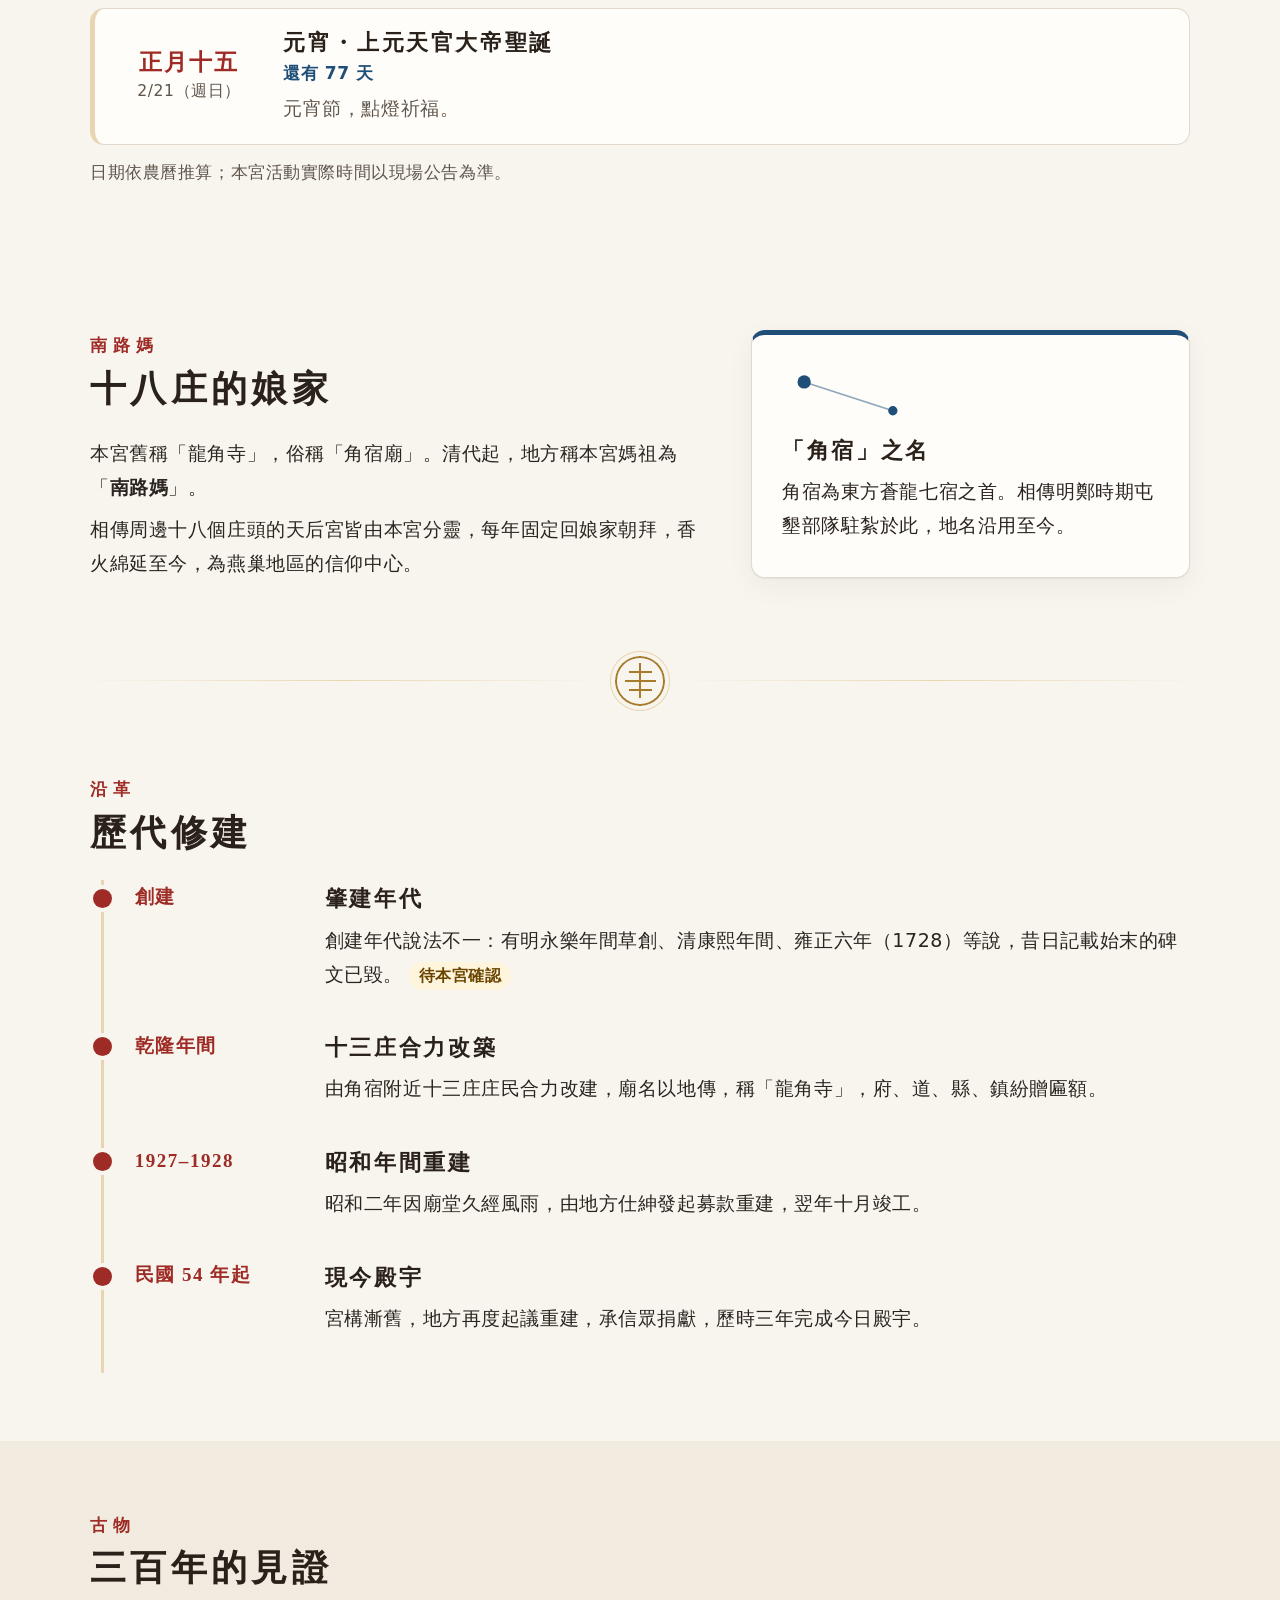
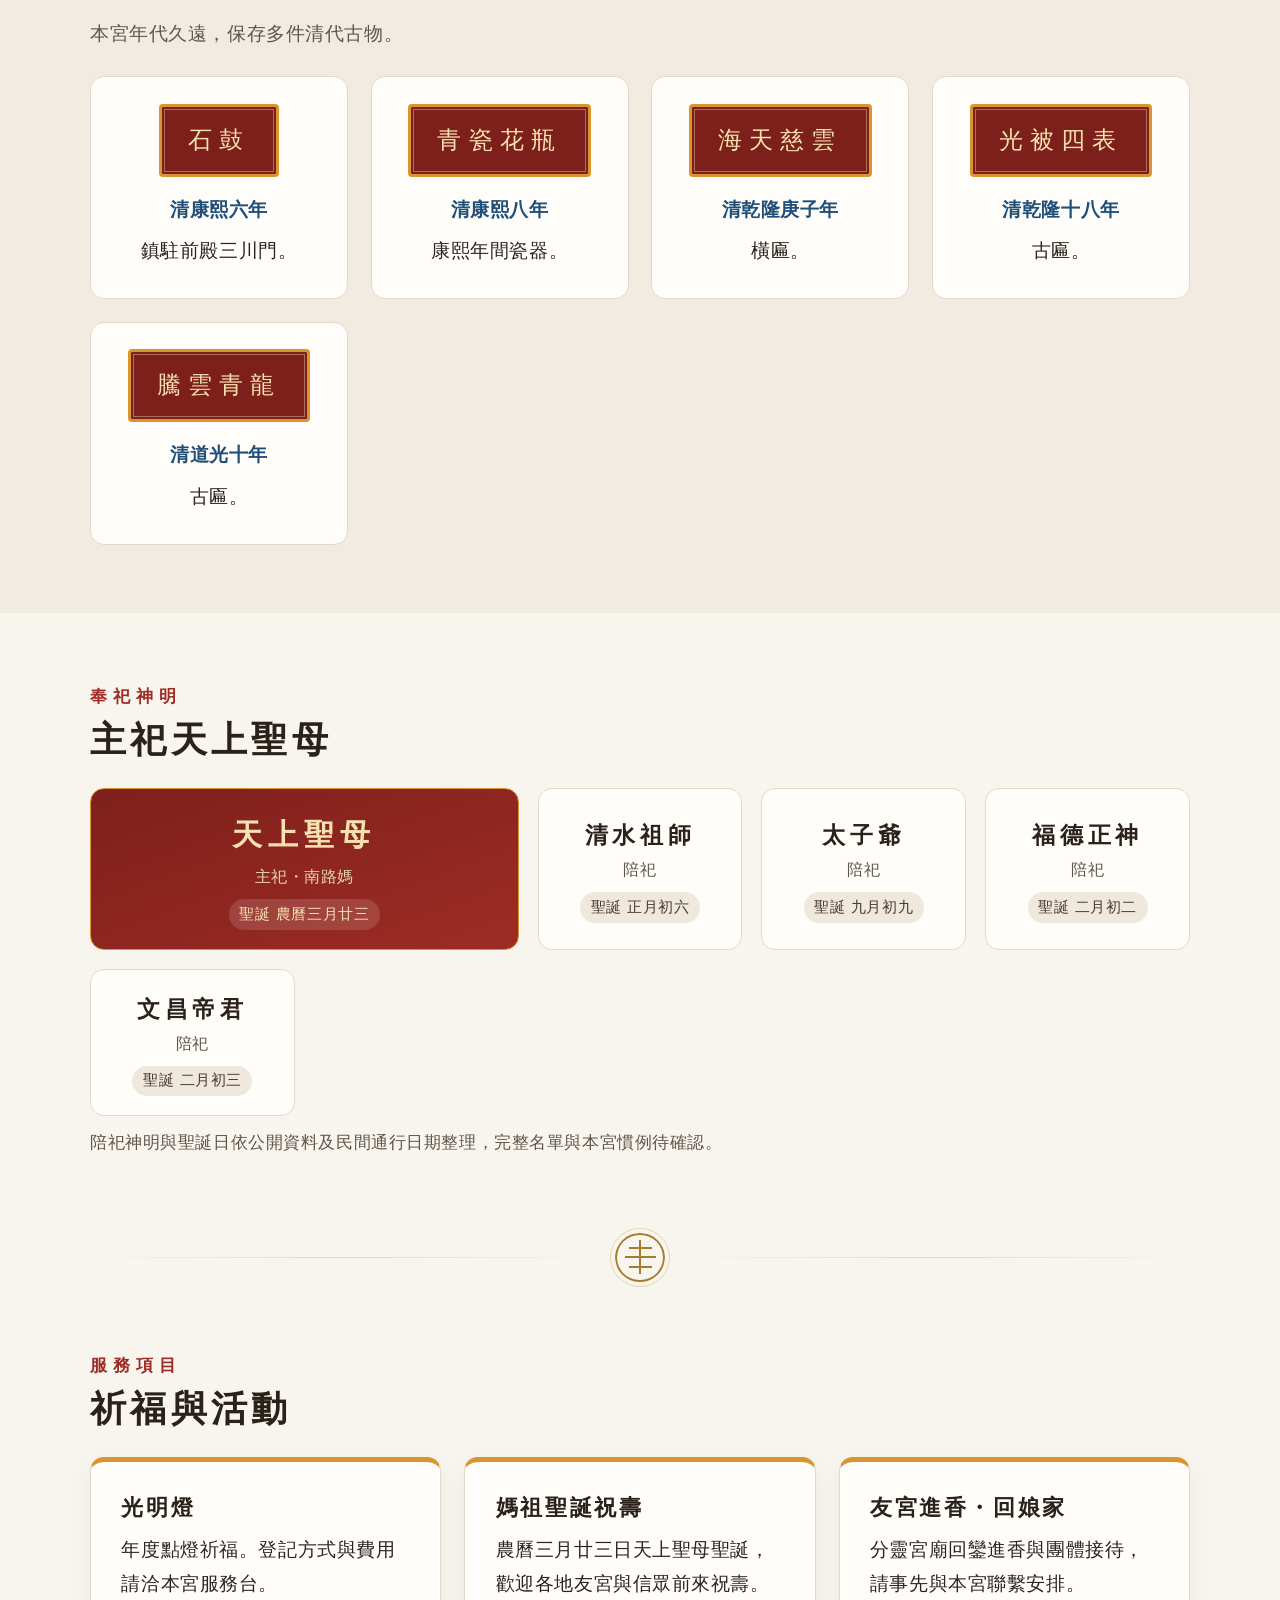
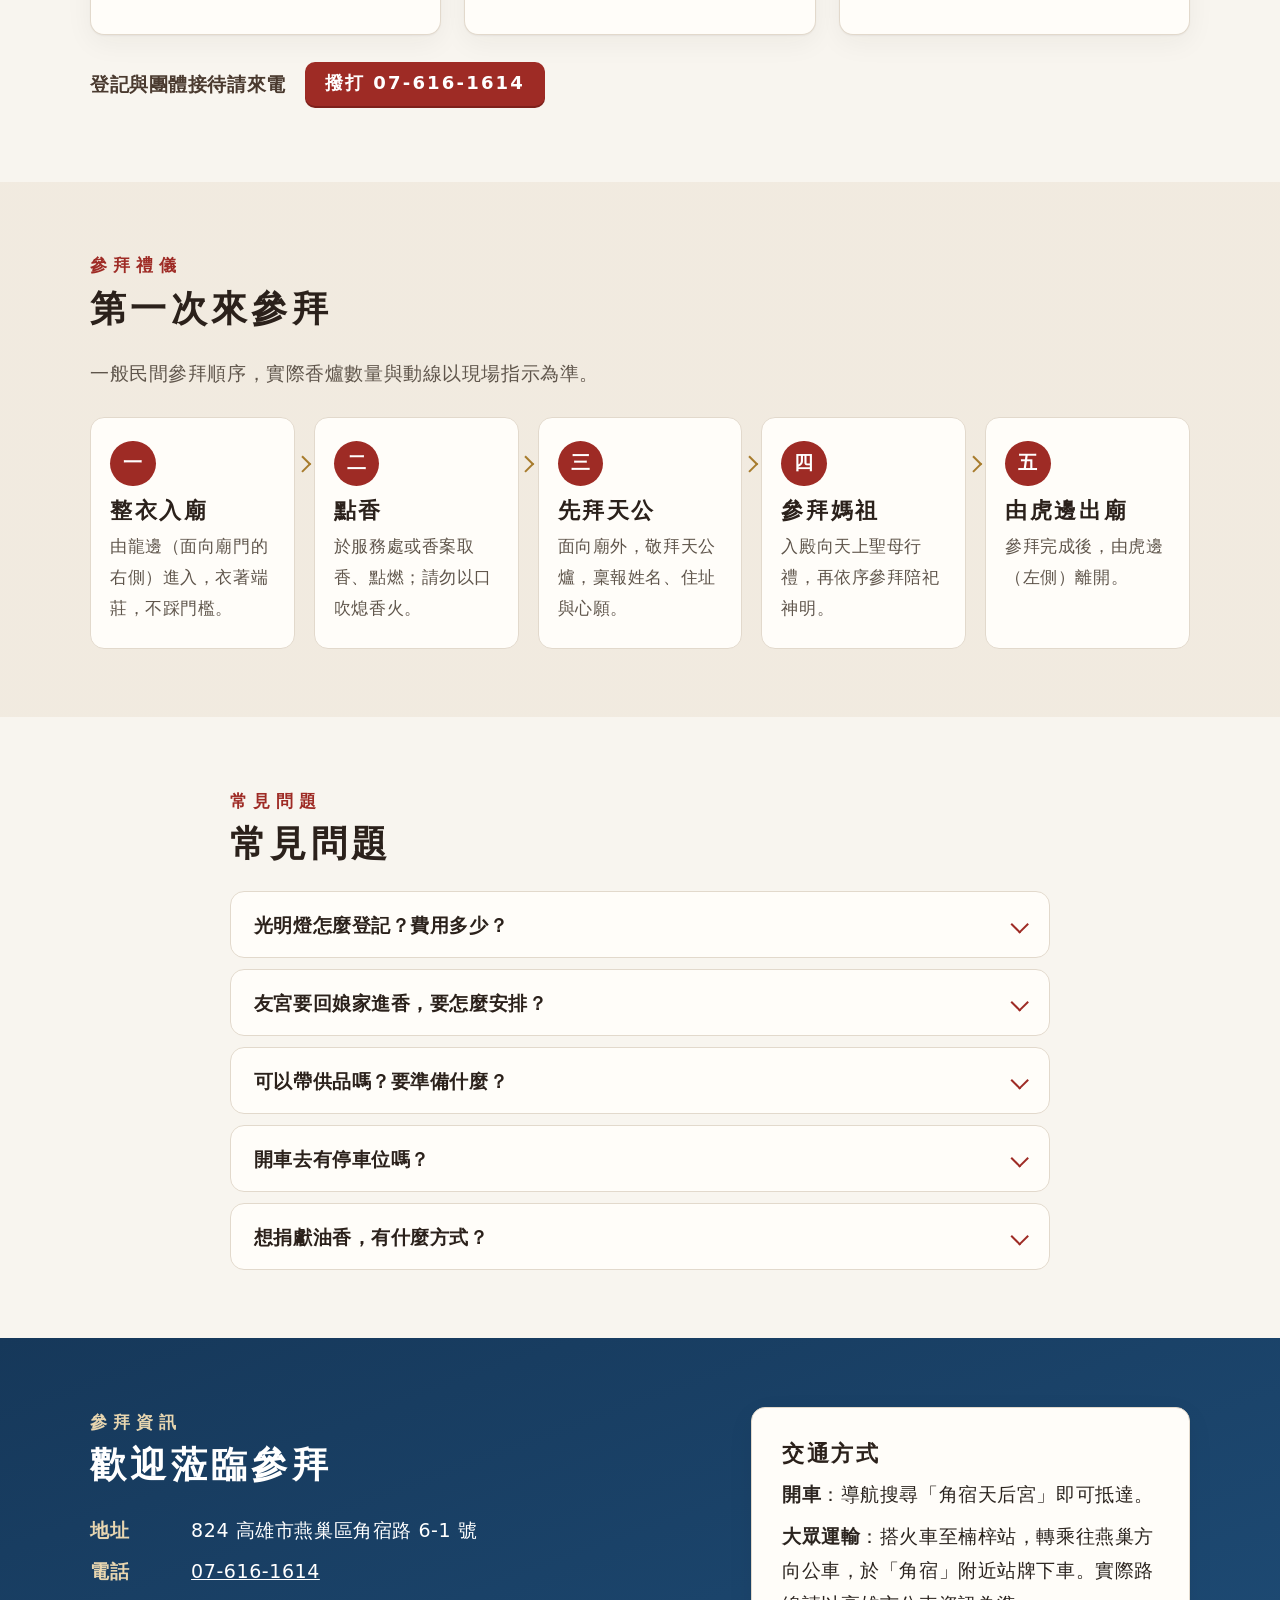
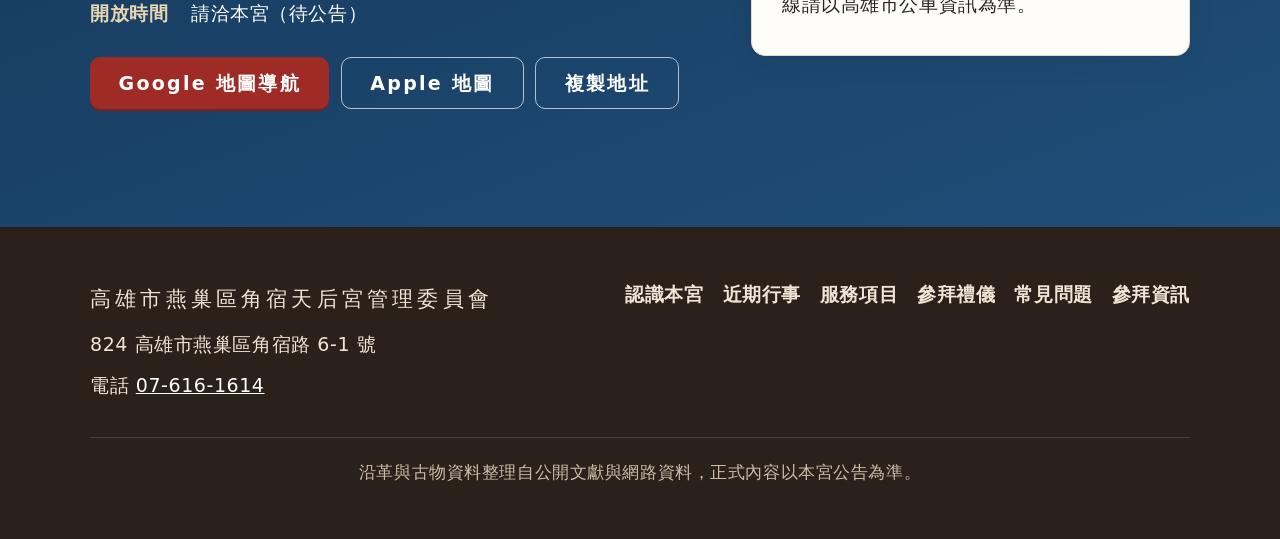
==== commit d77bbdeb: "第二輪：神明聖誕日、參拜禮儀步驟、常見問題、導航與複製地址、來電行動按鈕" ====
--- a/index.html
+++ b/index.html
@@ -30,6 +30,7 @@
       <a href="#relics">古物</a>
       <a href="#gods">奉祀神明</a>
       <a href="#services">服務</a>
+      <a href="#faq">常見問題</a>
       <a href="#visit">參拜資訊</a>
     </nav>
     <div class="size" role="group" aria-label="字體大小">
@@ -160,13 +161,13 @@
       <p class="eyebrow">奉祀神明</p>
       <h2 id="gods-t">主祀天上聖母</h2>
       <div class="gods">
-        <div class="god main"><span class="god-name">天上聖母</span><small>主祀・南路媽</small></div>
-        <div class="god"><span class="god-name">清水祖師</span><small>陪祀</small></div>
-        <div class="god"><span class="god-name">太子爺</span><small>陪祀</small></div>
-        <div class="god"><span class="god-name">福德正神</span><small>陪祀</small></div>
-        <div class="god"><span class="god-name">文昌帝君</span><small>陪祀</small></div>
-      </div>
-      <p class="muted small">陪祀神明依公開資料整理，完整名單待本宮確認。</p>
+        <div class="god main"><span class="god-name">天上聖母</span><small>主祀・南路媽</small><span class="bday">聖誕 農曆三月廿三</span></div>
+        <div class="god"><span class="god-name">清水祖師</span><small>陪祀</small><span class="bday">聖誕 正月初六</span></div>
+        <div class="god"><span class="god-name">太子爺</span><small>陪祀</small><span class="bday">聖誕 九月初九</span></div>
+        <div class="god"><span class="god-name">福德正神</span><small>陪祀</small><span class="bday">聖誕 二月初二</span></div>
+        <div class="god"><span class="god-name">文昌帝君</span><small>陪祀</small><span class="bday">聖誕 二月初三</span></div>
+      </div>
+      <p class="muted small">陪祀神明與聖誕日依公開資料及民間通行日期整理，完整名單與本宮慣例待確認。</p>
     </div>
   </section>
 
@@ -181,6 +182,36 @@
         <li class="card"><h3>媽祖聖誕祝壽</h3><p>農曆三月廿三日天上聖母聖誕，歡迎各地友宮與信眾前來祝壽。</p></li>
         <li class="card"><h3>友宮進香・回娘家</h3><p>分靈宮廟回鑾進香與團體接待，請事先與本宮聯繫安排。</p></li>
       </ul>
+      <p class="cta-line">登記與團體接待請來電 <a class="btn primary sm" href="tel:+88676161614">撥打 07-616-1614</a></p>
+    </div>
+  </section>
+
+  <section class="sec alt" id="worship" aria-labelledby="worship-t">
+    <div class="wrap">
+      <p class="eyebrow">參拜禮儀</p>
+      <h2 id="worship-t">第一次來參拜</h2>
+      <p class="muted">一般民間參拜順序，實際香爐數量與動線以現場指示為準。</p>
+      <ol class="steps">
+        <li><span class="step-n" aria-hidden="true">一</span><h3>整衣入廟</h3><p>由龍邊（面向廟門的右側）進入，衣著端莊，不踩門檻。</p></li>
+        <li><span class="step-n" aria-hidden="true">二</span><h3>點香</h3><p>於服務處或香案取香、點燃；請勿以口吹熄香火。</p></li>
+        <li><span class="step-n" aria-hidden="true">三</span><h3>先拜天公</h3><p>面向廟外，敬拜天公爐，稟報姓名、住址與心願。</p></li>
+        <li><span class="step-n" aria-hidden="true">四</span><h3>參拜媽祖</h3><p>入殿向天上聖母行禮，再依序參拜陪祀神明。</p></li>
+        <li><span class="step-n" aria-hidden="true">五</span><h3>由虎邊出廟</h3><p>參拜完成後，由虎邊（左側）離開。</p></li>
+      </ol>
+    </div>
+  </section>
+
+  <section class="sec" id="faq" aria-labelledby="faq-t">
+    <div class="wrap narrow">
+      <p class="eyebrow">常見問題</p>
+      <h2 id="faq-t">常見問題</h2>
+      <div class="faq">
+        <details><summary>光明燈怎麼登記？費用多少？</summary><p>請洽本宮服務台或來電 <a href="tel:+88676161614">07-616-1614</a>。年度費用與登記期間依本宮公告。</p></details>
+        <details><summary>友宮要回娘家進香，要怎麼安排？</summary><p>請提前來電告知日期、人數與車輛數，本宮將協助安排接駕與接待。</p></details>
+        <details><summary>可以帶供品嗎？要準備什麼？</summary><p>可準備鮮花、素果、餅乾等，拜完可帶回。媽祖聖誕期間可準備壽桃、壽麵祝壽。</p></details>
+        <details><summary>開車去有停車位嗎？</summary><p>停車資訊待本宮確認公告，大型活動期間建議提早抵達。</p></details>
+        <details><summary>想捐獻油香，有什麼方式？</summary><p>可於本宮服務台捐獻並開立收據。其他捐獻方式請來電洽詢。</p></details>
+      </div>
     </div>
   </section>
 
@@ -194,7 +225,12 @@
           <dt>電話</dt><dd><a href="tel:+88676161614">07-616-1614</a></dd>
           <dt>開放時間</dt><dd>請洽本宮（待公告）</dd>
         </dl>
-        <p><a class="btn primary" href="https://www.google.com/maps/search/?api=1&amp;query=22.770682,120.360105" target="_blank" rel="noopener">在地圖中開啟 ↗</a></p>
+        <div class="nav-btns">
+          <a class="btn primary" href="https://www.google.com/maps/dir/?api=1&amp;destination=22.770682,120.360105" target="_blank" rel="noopener">Google 地圖導航<span class="sr"> (另開新視窗)</span></a>
+          <a class="btn ghost" href="https://maps.apple.com/?daddr=22.770682,120.360105&amp;q=%E8%A7%92%E5%AE%BF%E5%A4%A9%E5%90%8E%E5%AE%AE" target="_blank" rel="noopener">Apple 地圖<span class="sr"> (另開新視窗)</span></a>
+          <button type="button" class="btn ghost" id="copy-addr" data-addr="824高雄市燕巢區角宿路6-1號">複製地址</button>
+        </div>
+        <p class="copy-msg" id="copy-msg" role="status"></p>
       </div>
       <div class="card route">
         <h3>交通方式</h3>
@@ -213,7 +249,7 @@
       <p>電話 <a href="tel:+88676161614">07-616-1614</a></p>
     </div>
     <nav class="foot-nav" aria-label="頁尾連結">
-      <a href="#nanlu">認識本宮</a><a href="#calendar">近期行事</a><a href="#services">服務項目</a><a href="#visit">參拜資訊</a>
+      <a href="#nanlu">認識本宮</a><a href="#calendar">近期行事</a><a href="#services">服務項目</a><a href="#worship">參拜禮儀</a><a href="#faq">常見問題</a><a href="#visit">參拜資訊</a>
     </nav>
   </div>
   <p class="wrap small muted-light foot-note">沿革與古物資料整理自公開文獻與網路資料，正式內容以本宮公告為準。</p>
--- a/style.css
+++ b/style.css
@@ -119,6 +119,33 @@
 .foot-name{font-family:var(--serif);font-size:1.1rem;letter-spacing:.2em}
 .muted-light{color:#cbbda9}
 
+/* 第二輪：內容 */
+.sr{position:absolute;width:1px;height:1px;overflow:hidden;clip:rect(0 0 0 0);white-space:nowrap}
+.narrow{width:min(820px,100% - 2.4rem)}
+.bday{margin-top:.4rem;padding:.1em .7em;border-radius:1em;background:var(--paper-2);color:var(--wood-7);font-size:.8rem}
+.god.main .bday{background:#ffffff22;color:#f6e2b0}
+.btn.sm{min-height:44px;padding:0 1.1em;font-size:.95rem}
+.cta-line{display:flex;flex-wrap:wrap;align-items:center;gap:.6rem 1rem;margin-top:1.4rem;font-weight:700;color:var(--wood-7)}
+.steps{list-style:none;padding:0;margin:1.4rem 0 0;display:grid;grid-template-columns:repeat(5,1fr);gap:1rem;counter-reset:s}
+.steps li{position:relative;padding:1.2rem 1rem;background:var(--white);border:1px solid var(--line);border-radius:var(--r)}
+.steps li:not(:last-child)::after{content:"";position:absolute;right:-.75rem;top:2.1rem;width:.5rem;height:.5rem;border-top:2px solid var(--gold);border-right:2px solid var(--gold);transform:rotate(45deg)}
+.step-n{display:grid;place-items:center;width:2.4rem;height:2.4rem;margin-bottom:.5rem;border-radius:50%;background:var(--cinnabar);color:#fff;font-family:var(--serif);font-weight:700}
+.steps h3{margin:0 0 .2em}
+.steps p{margin:0;font-size:.92rem;color:var(--muted)}
+.faq{display:grid;gap:.6rem;margin-top:1rem}
+.faq details{background:var(--white);border:1px solid var(--line);border-radius:var(--r)}
+.faq summary{display:flex;align-items:center;justify-content:space-between;gap:1rem;min-height:3.4rem;padding:.6rem 1.2rem;cursor:pointer;font-weight:700;color:var(--wood);list-style:none}
+.faq summary::-webkit-details-marker{display:none}
+.faq summary::after{content:"";flex:none;width:.6rem;height:.6rem;border-right:2.5px solid var(--cinnabar);border-bottom:2.5px solid var(--cinnabar);transform:rotate(45deg);transition:transform .2s}
+.faq details[open] summary::after{transform:rotate(-135deg)}
+.faq details[open] summary{color:var(--cinnabar);border-bottom:1px solid var(--line)}
+.faq details p{margin:0;padding:.9rem 1.2rem 1.1rem}
+.nav-btns{display:flex;flex-wrap:wrap;gap:.6rem}
+.visit .btn.ghost{background:transparent;border:1.5px solid #ffffffaa;color:#fff;font:inherit;font-weight:700;letter-spacing:.12em;cursor:pointer}
+.copy-msg{min-height:1.6em;margin-top:.6rem;color:var(--gold-2);font-weight:700}
+
+@media (max-width:1100px) and (min-width:861px){.steps{grid-template-columns:repeat(3,1fr)}.steps li:nth-child(3)::after{display:none}}
+
 /* 選單目前位置 */
 .nav a.active{color:var(--cinnabar);box-shadow:inset 0 -3px 0 var(--cinnabar)}
 .menu-btn{display:none}
@@ -174,6 +201,11 @@
   .quick{grid-template-columns:repeat(2,1fr);margin-top:-1.8rem}
   .event{grid-template-columns:5.6rem 1fr;gap:.8rem;padding:.9rem}
   .foot-in{flex-direction:column;gap:1rem}
+  .steps{grid-template-columns:1fr}
+  .steps li{display:grid;grid-template-columns:2.4rem 1fr;column-gap:1rem;padding:1rem}
+  .steps li .step-n{grid-row:span 2;margin:0}
+  .steps li:not(:last-child)::after{right:auto;left:2.1rem;top:auto;bottom:-.7rem;transform:rotate(135deg)}
+  .nav-btns .btn{flex:1 1 100%}
   .two,.services{grid-template-columns:1fr}
   .timeline li{grid-template-columns:1fr;gap:.2rem}
   .god.main{grid-column:1/-1}
